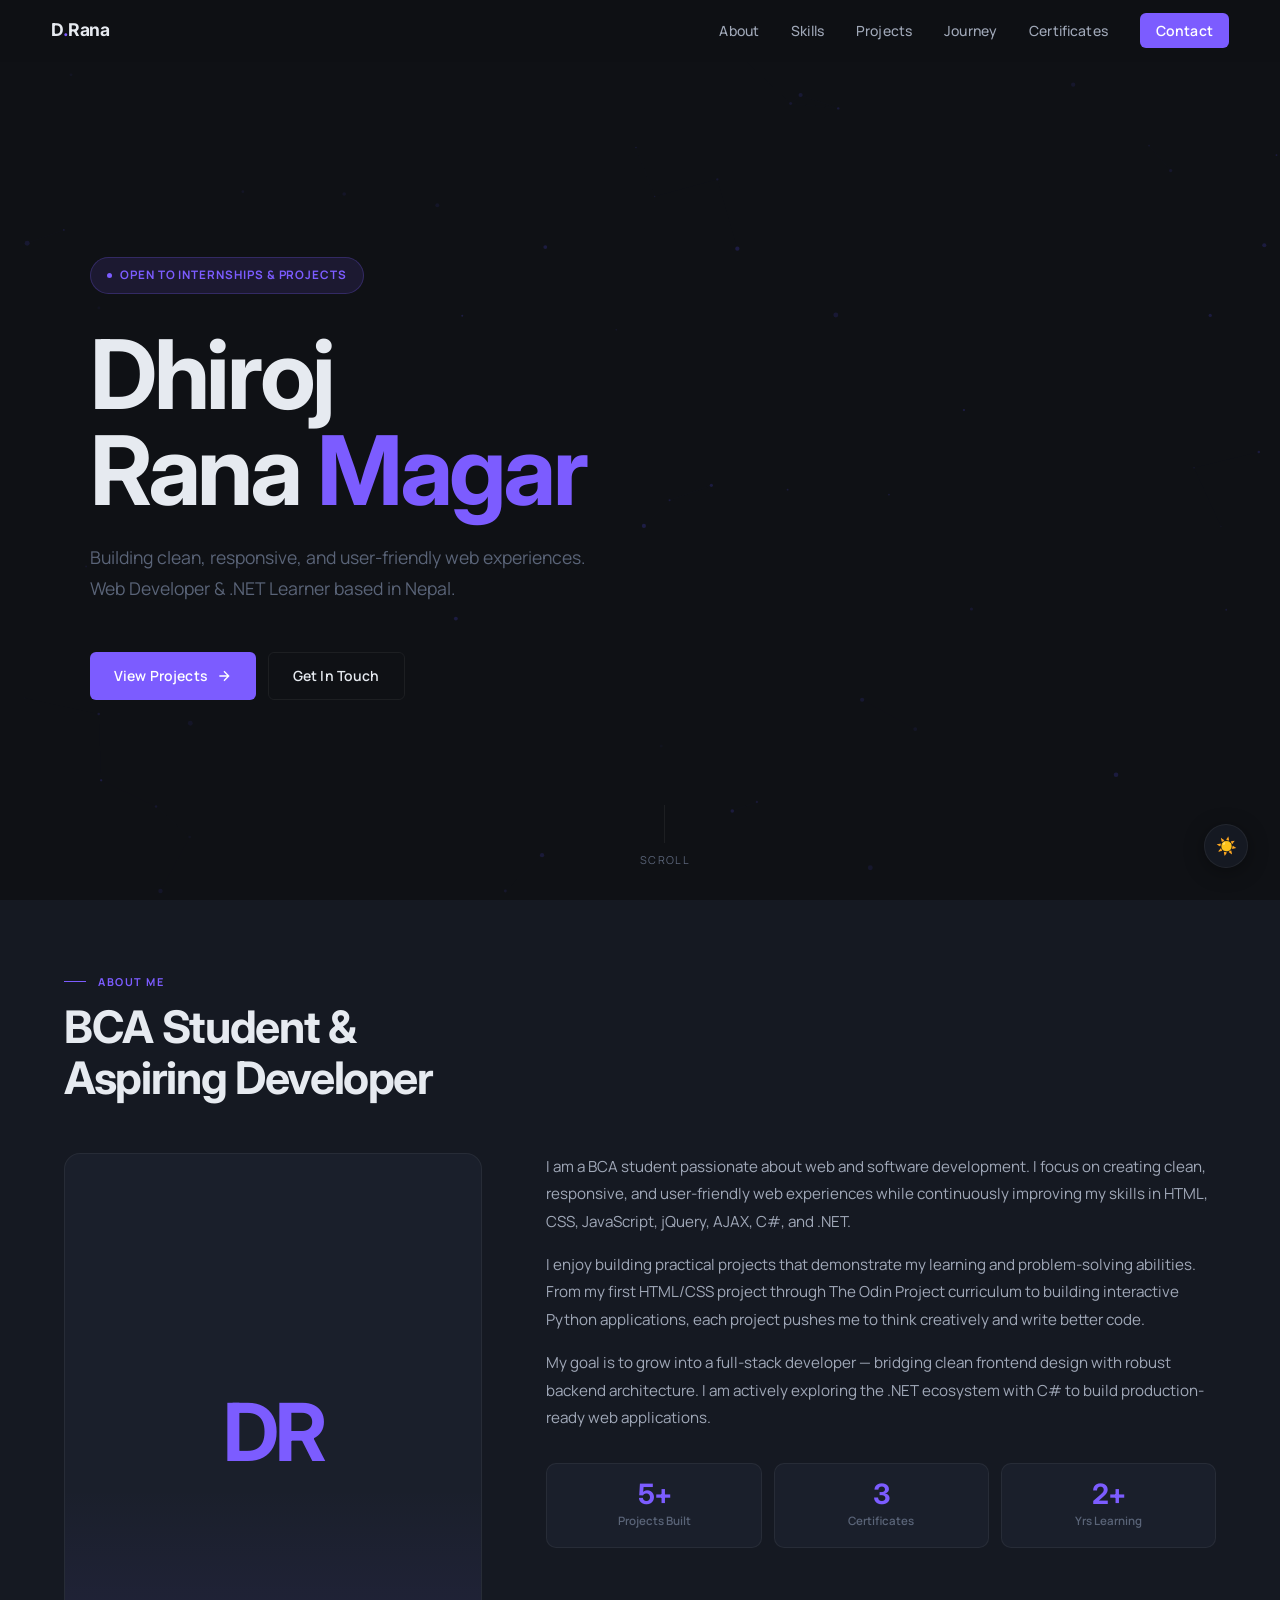
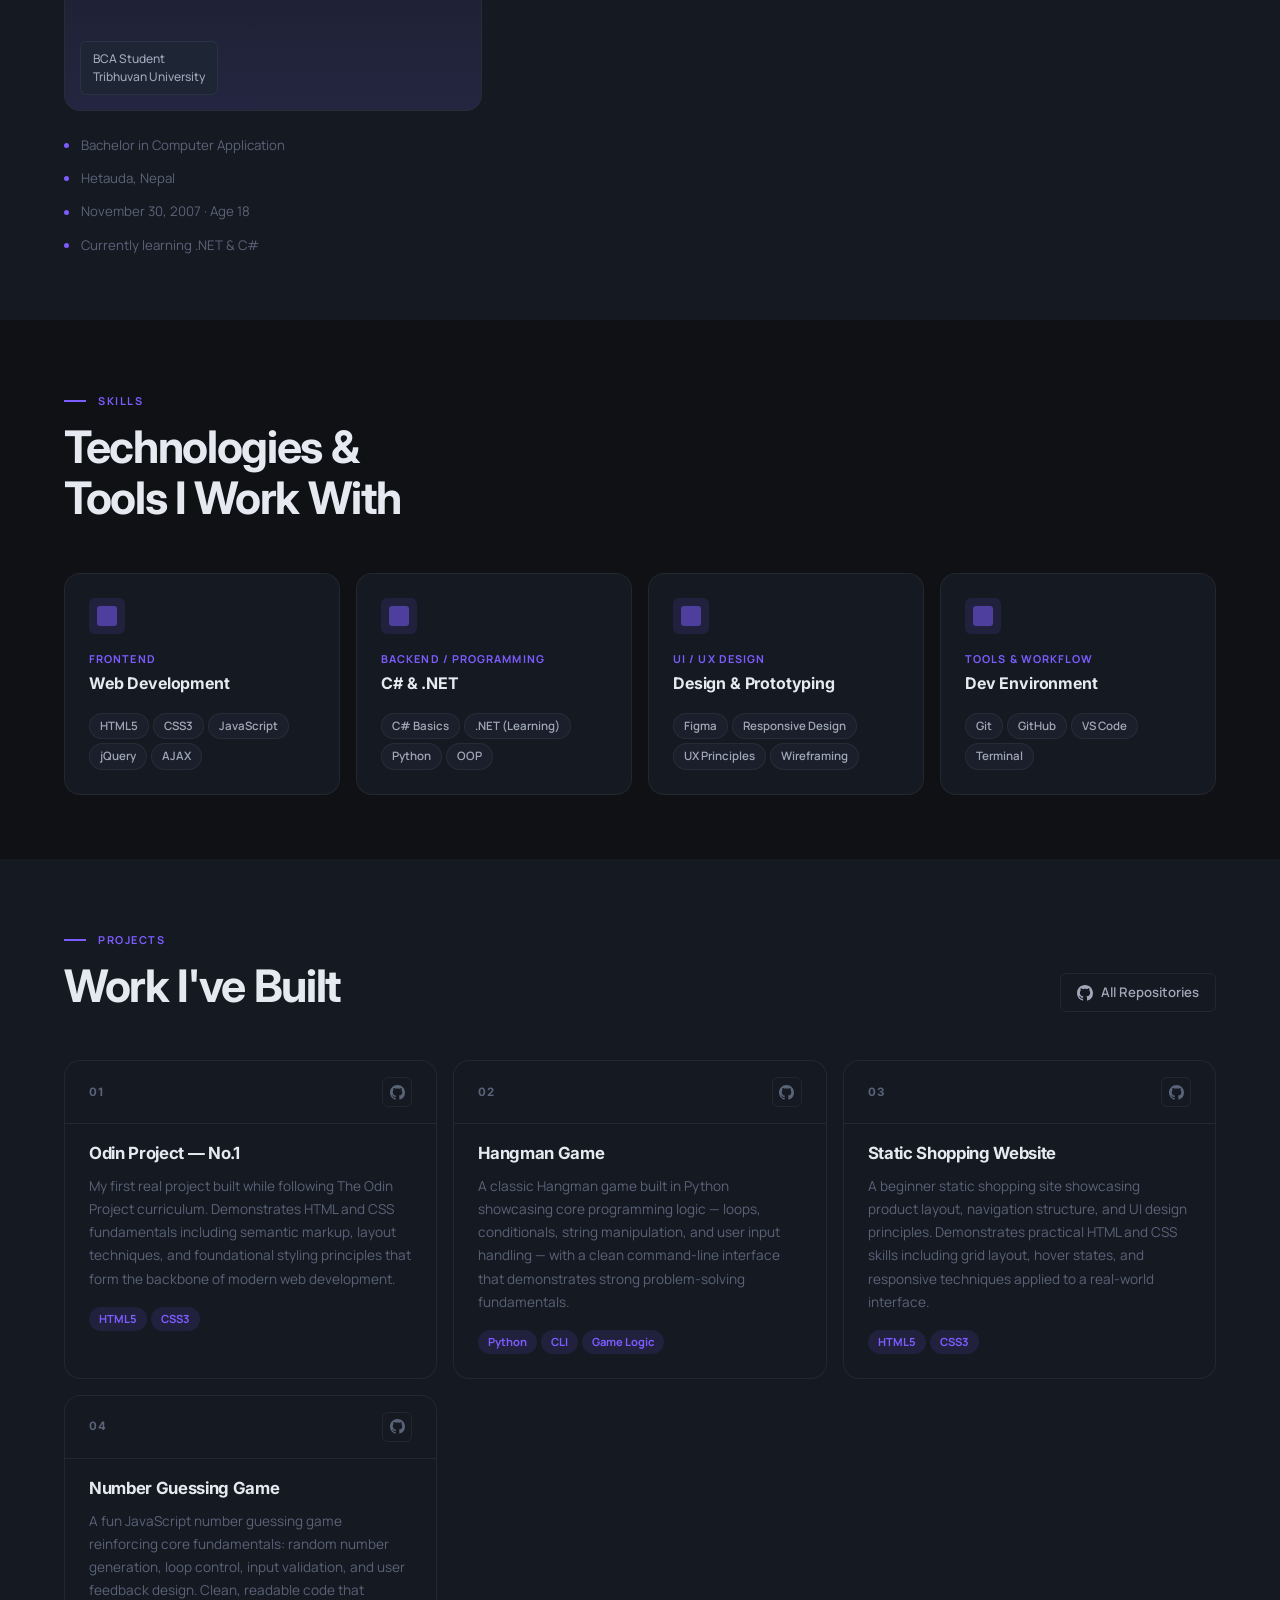
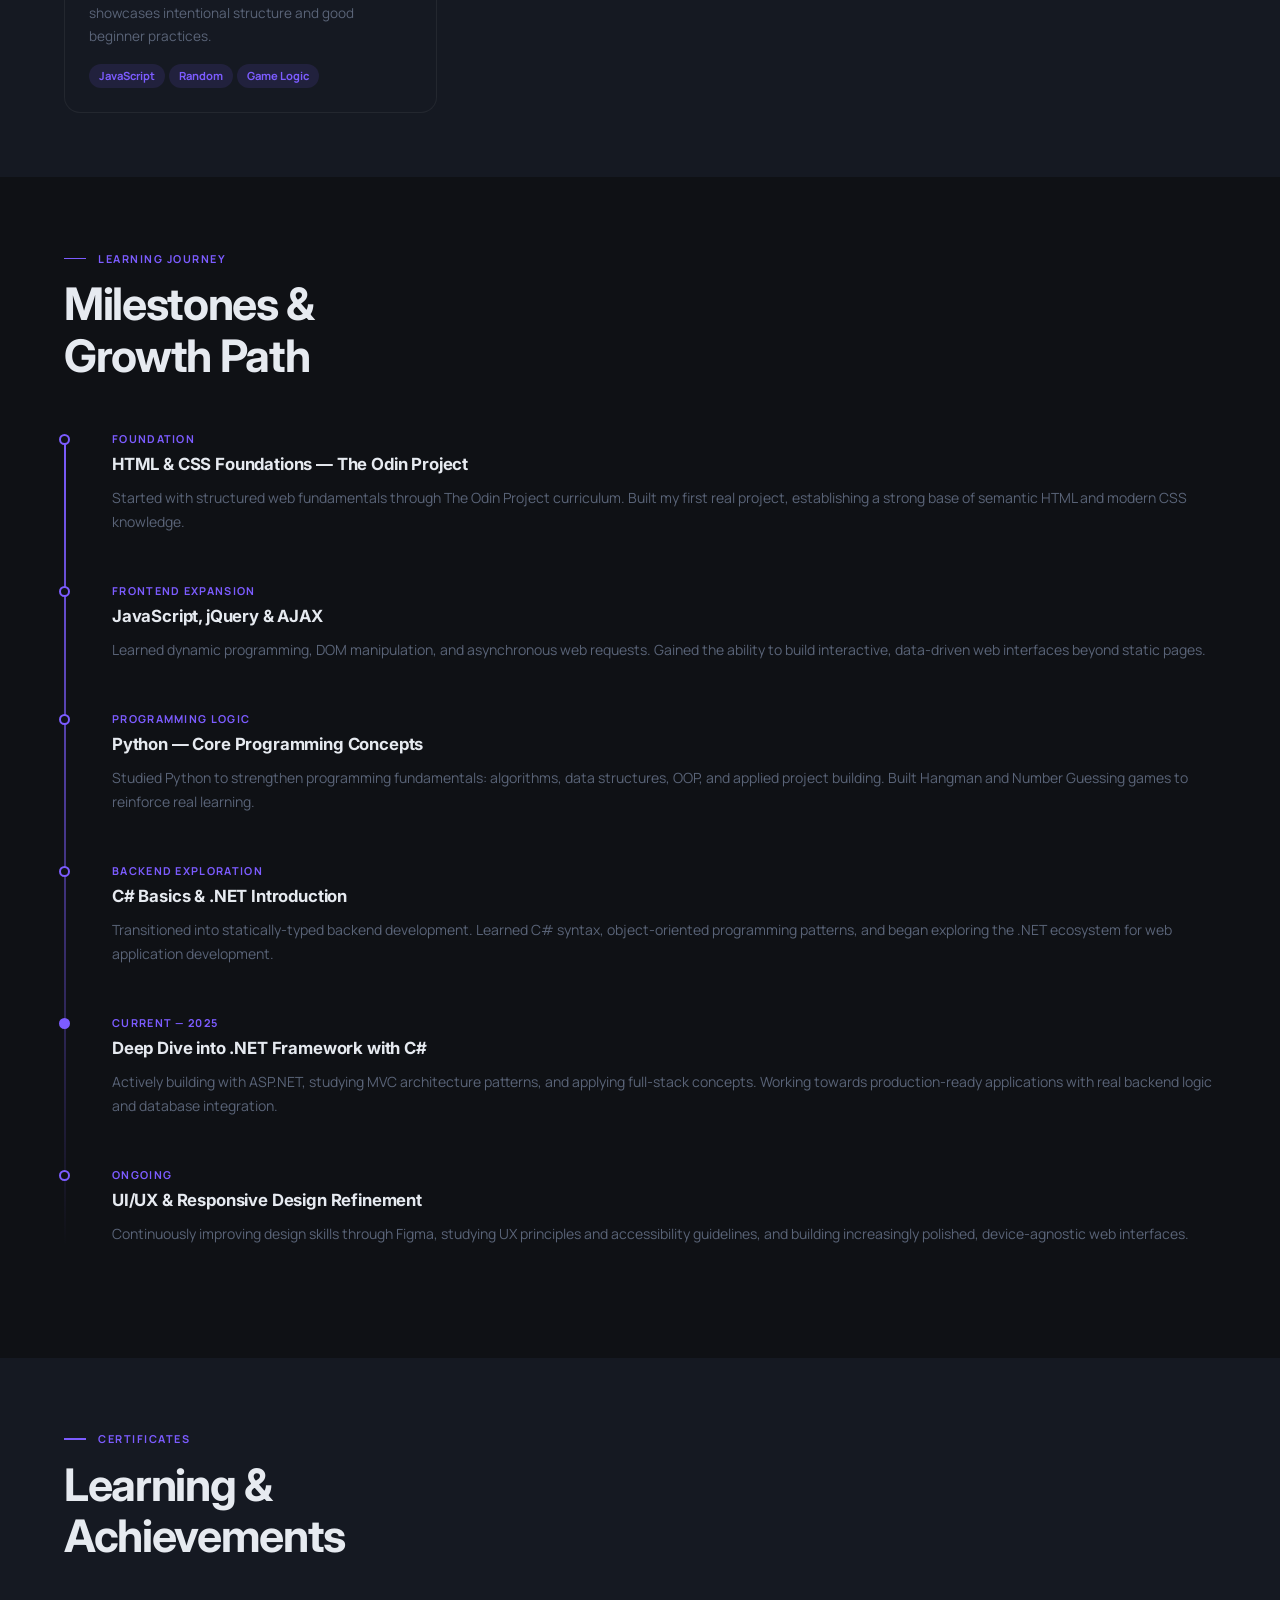
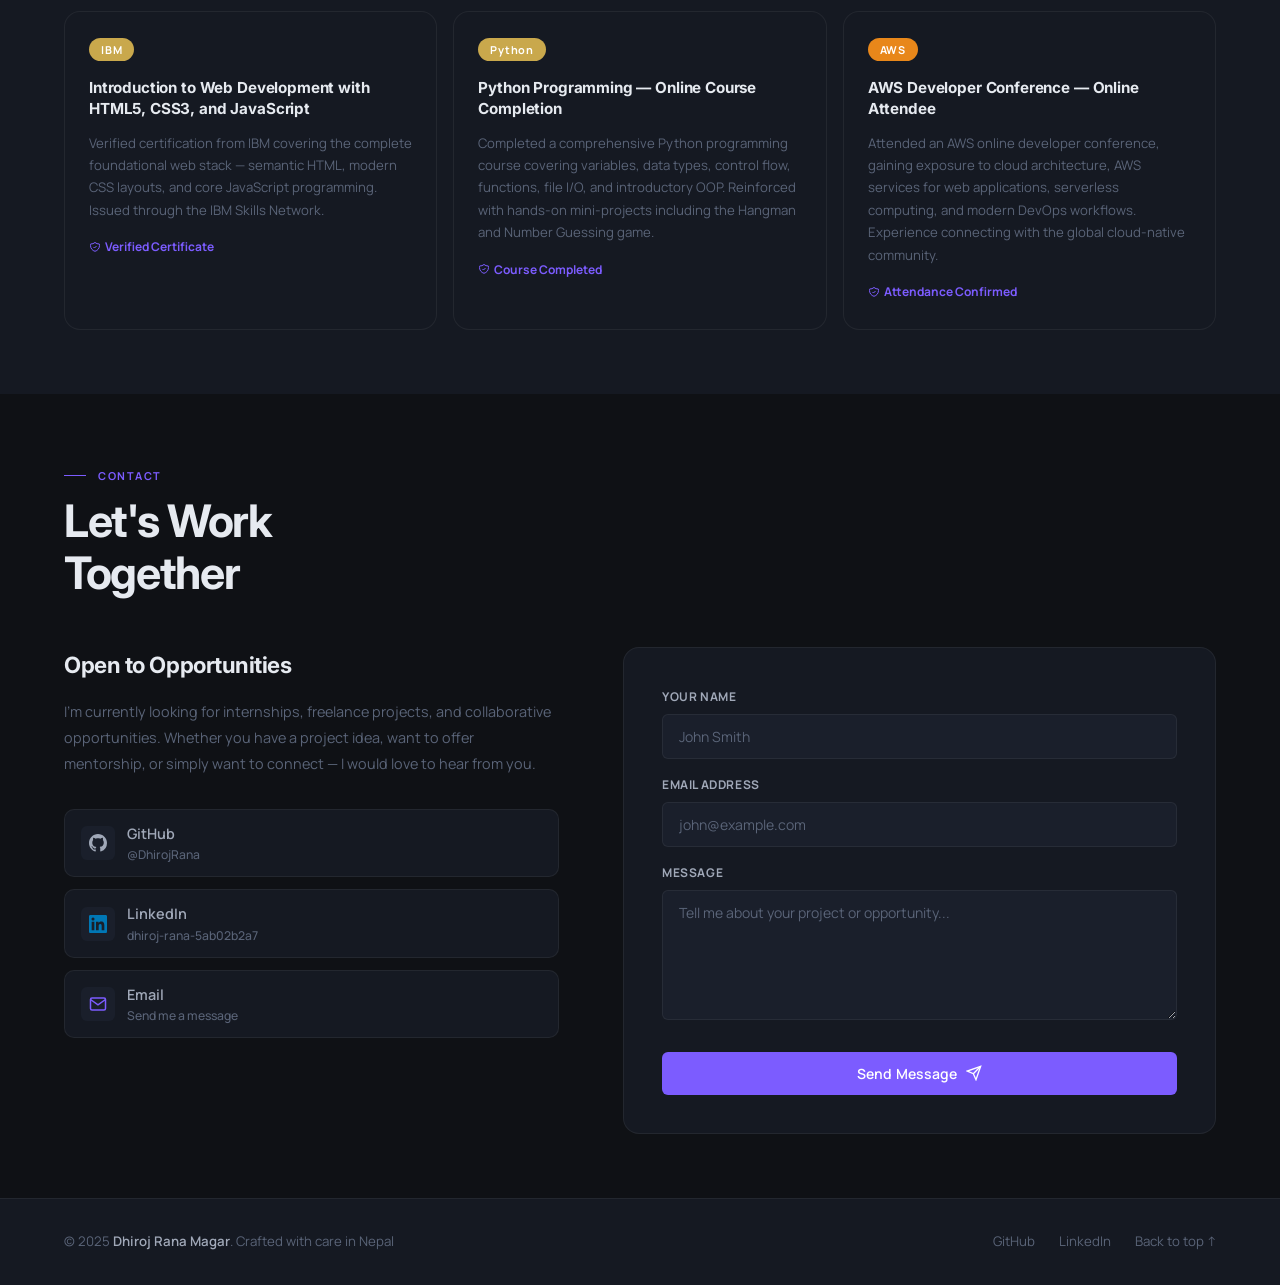
==== index.html @ bd40553e "Add files via upload" ====
<!DOCTYPE html>
<html lang="en">

<head>
  <meta charset="UTF-8" />
  <meta name="viewport" content="width=device-width, initial-scale=1.0" />
  <title>Dhiroj Rana Magar — Web Developer</title>
  <link rel="preconnect" href="https://fonts.googleapis.com" />
  <link rel="preconnect" href="https://fonts.gstatic.com" crossorigin />
  <link
    href="https://fonts.googleapis.com/css2?family=Inter:wght@400;500;600;700&family=Manrope:wght@400;500;600&display=swap"
    rel="stylesheet" />
  <link rel="stylesheet" href="style.css">
</head>

<body>

  <div id="progress-bar"></div>

  <!-- NAV -->
  <nav id="navbar">
    <a href="#hero" class="nav-logo">D<span>.</span>Rana</a>
    <ul class="nav-links" id="navLinks">
      <li><a href="#about">About</a></li>
      <li><a href="#skills">Skills</a></li>
      <li><a href="#projects">Projects</a></li>
      <li><a href="#journey">Journey</a></li>
      <li><a href="#certificates">Certificates</a></li>
      <li><a href="#contact" class="nav-cta">Contact</a></li>
    </ul>
    <button class="nav-toggle" id="navToggle" aria-label="Toggle menu">
      <span></span><span></span><span></span>
    </button>
  </nav>

  <!-- HERO -->
  <section id="hero">
    <div class="hero-canvas-wrap">
      <canvas id="heroCanvas"></canvas>
    </div>

    <div class="hero-content">
      <span class="hero-badge">Open to Internships &amp; Projects</span>

      <h1 class="hero-name">
        Dhiroj<br>
        Rana <em>Magar</em>
      </h1>

      <p class="hero-title">
        Building clean, responsive, and user-friendly web experiences.<br>
        Web Developer &amp; .NET Learner based in Nepal.
      </p>

      <div class="hero-cta">
        <a href="#projects" class="btn btn-primary">
          View Projects
          <svg width="16" height="16" fill="none" stroke="currentColor" stroke-width="2" viewBox="0 0 24 24">
            <path d="M5 12h14M12 5l7 7-7 7" />
          </svg>
        </a>
        <a href="#contact" class="btn btn-secondary">Get In Touch</a>
      </div>
    </div>

    <div class="hero-scroll-hint">
      <div class="scroll-line"></div>
      <span>Scroll</span>
    </div>
  </section>

  <!-- ABOUT -->
  <section id="about">
    <div class="reveal">
      <span class="section-label">About Me</span>
      <h2 class="section-title">BCA Student &amp;<br>Aspiring Developer</h2>
    </div>

    <div class="about-grid">
      <div class="about-avatar-wrap reveal reveal-delay-1">
        <div class="avatar-container" style="position: relative;">
          <div class="avatar-box">
            <span class="avatar-initials">DR</span>
            <div class="avatar-shape"></div>
          </div>
          <div class="avatar-tag">
            BCA Student<br>
            Tribhuvan University
          </div>
        </div>
        <div class="about-milestones">
          <div class="milestone">
            <div class="milestone-dot"></div>
            <span>Bachelor in Computer Application</span>
          </div>
          <div class="milestone">
            <div class="milestone-dot"></div>
            <span>Hetauda, Nepal</span>
          </div>
          <div class="milestone">
            <div class="milestone-dot"></div>
            <span>November 30, 2007 · Age 18</span>
          </div>
          <div class="milestone">
            <div class="milestone-dot"></div>
            <span>Currently learning .NET &amp; C#</span>
          </div>
        </div>
      </div>

      <div class="about-text reveal reveal-delay-2">
        <p>
          I am a BCA student passionate about web and software development. I focus on creating clean, responsive, and
          user-friendly web experiences while continuously improving my skills in HTML, CSS, JavaScript, jQuery, AJAX,
          C#, and .NET.
        </p>
        <p>
          I enjoy building practical projects that demonstrate my learning and problem-solving abilities. From my first
          HTML/CSS project through The Odin Project curriculum to building interactive Python applications, each project
          pushes me to think creatively and write better code.
        </p>
        <p>
          My goal is to grow into a full-stack developer — bridging clean frontend design with robust backend
          architecture. I am actively exploring the .NET ecosystem with C# to build production-ready web applications.
        </p>

        <div class="about-stats">
          <div class="stat-card">
            <div class="stat-num">5+</div>
            <div class="stat-label">Projects Built</div>
          </div>
          <div class="stat-card">
            <div class="stat-num">3</div>
            <div class="stat-label">Certificates</div>
          </div>
          <div class="stat-card">
            <div class="stat-num">2+</div>
            <div class="stat-label">Yrs Learning</div>
          </div>
        </div>
      </div>
    </div>
  </section>

  <!-- SKILLS -->
  <section id="skills">
    <div class="reveal">
      <span class="section-label">Skills</span>
      <h2 class="section-title">Technologies &amp;<br>Tools I Work With</h2>
    </div>

    <div class="skills-grid">
      <div class="skill-card reveal reveal-delay-1">
        <div class="skill-icon"></div>
        <div class="skill-category">Frontend</div>
        <div class="skill-name">Web Development</div>
        <div class="skill-tags">
          <span class="skill-tag">HTML5</span>
          <span class="skill-tag">CSS3</span>
          <span class="skill-tag">JavaScript</span>
          <span class="skill-tag">jQuery</span>
          <span class="skill-tag">AJAX</span>
        </div>
      </div>

      <div class="skill-card reveal reveal-delay-2">
        <div class="skill-icon"></div>
        <div class="skill-category">Backend / Programming</div>
        <div class="skill-name">C# &amp; .NET</div>
        <div class="skill-tags">
          <span class="skill-tag">C# Basics</span>
          <span class="skill-tag">.NET (Learning)</span>
          <span class="skill-tag">Python</span>
          <span class="skill-tag">OOP</span>
        </div>
      </div>

      <div class="skill-card reveal reveal-delay-3">
        <div class="skill-icon"></div>
        <div class="skill-category">UI / UX Design</div>
        <div class="skill-name">Design &amp; Prototyping</div>
        <div class="skill-tags">
          <span class="skill-tag">Figma</span>
          <span class="skill-tag">Responsive Design</span>
          <span class="skill-tag">UX Principles</span>
          <span class="skill-tag">Wireframing</span>
        </div>
      </div>

      <div class="skill-card reveal reveal-delay-4">
        <div class="skill-icon"></div>
        <div class="skill-category">Tools &amp; Workflow</div>
        <div class="skill-name">Dev Environment</div>
        <div class="skill-tags">
          <span class="skill-tag">Git</span>
          <span class="skill-tag">GitHub</span>
          <span class="skill-tag">VS Code</span>
          <span class="skill-tag">Terminal</span>
        </div>
      </div>
    </div>
  </section>

  <!-- PROJECTS -->
  <section id="projects">
    <div class="projects-header reveal">
      <div>
        <span class="section-label">Projects</span>
        <h2 class="section-title">Work I've Built</h2>
      </div>
      <a href="https://github.com/DhirojRana" target="_blank" rel="noopener" class="github-all">
        <svg width="16" height="16" viewBox="0 0 24 24" fill="currentColor">
          <path
            d="M12 0C5.37 0 0 5.37 0 12c0 5.31 3.435 9.795 8.205 11.385.6.105.825-.255.825-.57 0-.285-.015-1.23-.015-2.235-3.015.555-3.795-.735-4.035-1.41-.135-.345-.72-1.41-1.23-1.695-.42-.225-1.02-.78-.015-.795.945-.015 1.62.87 1.845 1.23 1.08 1.815 2.805 1.305 3.495.99.105-.78.42-1.305.765-1.605-2.67-.3-5.46-1.335-5.46-5.925 0-1.305.465-2.385 1.23-3.225-.12-.3-.54-1.53.12-3.18 0 0 1.005-.315 3.3 1.23.96-.27 1.98-.405 3-.405s2.04.135 3 .405c2.295-1.56 3.3-1.23 3.3-1.23.66 1.65.24 2.88.12 3.18.765.84 1.23 1.905 1.23 3.225 0 4.605-2.805 5.625-5.475 5.925.435.375.81 1.095.81 2.22 0 1.605-.015 2.895-.015 3.3 0 .315.225.69.825.57A12.02 12.02 0 0024 12c0-6.63-5.37-12-12-12z" />
        </svg>
        All Repositories
      </a>
    </div>

    <div class="projects-grid">
      <div class="project-card reveal reveal-delay-1">
        <div class="project-header">
          <span class="project-num">01</span>
          <div class="project-links">
            <a href="https://github.com/DhirojRana/Odin-Project--1" target="_blank" rel="noopener" class="project-link"
              title="View on GitHub">
              <svg width="15" height="15" viewBox="0 0 24 24" fill="currentColor">
                <path
                  d="M12 0C5.37 0 0 5.37 0 12c0 5.31 3.435 9.795 8.205 11.385.6.105.825-.255.825-.57 0-.285-.015-1.23-.015-2.235-3.015.555-3.795-.735-4.035-1.41-.135-.345-.72-1.41-1.23-1.695-.42-.225-1.02-.78-.015-.795.945-.015 1.62.87 1.845 1.23 1.08 1.815 2.805 1.305 3.495.99.105-.78.42-1.305.765-1.605-2.67-.3-5.46-1.335-5.46-5.925 0-1.305.465-2.385 1.23-3.225-.12-.3-.54-1.53.12-3.18 0 0 1.005-.315 3.3 1.23.96-.27 1.98-.405 3-.405s2.04.135 3 .405c2.295-1.56 3.3-1.23 3.3-1.23.66 1.65.24 2.88.12 3.18.765.84 1.23 1.905 1.23 3.225 0 4.605-2.805 5.625-5.475 5.925.435.375.81 1.095.81 2.22 0 1.605-.015 2.895-.015 3.3 0 .315.225.69.825.57A12.02 12.02 0 0024 12c0-6.63-5.37-12-12-12z" />
              </svg>
            </a>
          </div>
        </div>
        <div class="project-body">
          <h3 class="project-title">Odin Project — No.1</h3>
          <p class="project-desc">My first real project built while following The Odin Project curriculum. Demonstrates
            HTML and CSS fundamentals including semantic markup, layout techniques, and foundational styling principles
            that form the backbone of modern web development.</p>
          <div class="project-tech">
            <span class="tech-tag">HTML5</span>
            <span class="tech-tag">CSS3</span>
          </div>
        </div>
      </div>

      <div class="project-card reveal reveal-delay-2">
        <div class="project-header">
          <span class="project-num">02</span>
          <div class="project-links">
            <a href="https://github.com/DhirojRana/ProjectHangMan" target="_blank" rel="noopener" class="project-link"
              title="View on GitHub">
              <svg width="15" height="15" viewBox="0 0 24 24" fill="currentColor">
                <path
                  d="M12 0C5.37 0 0 5.37 0 12c0 5.31 3.435 9.795 8.205 11.385.6.105.825-.255.825-.57 0-.285-.015-1.23-.015-2.235-3.015.555-3.795-.735-4.035-1.41-.135-.345-.72-1.41-1.23-1.695-.42-.225-1.02-.78-.015-.795.945-.015 1.62.87 1.845 1.23 1.08 1.815 2.805 1.305 3.495.99.105-.78.42-1.305.765-1.605-2.67-.3-5.46-1.335-5.46-5.925 0-1.305.465-2.385 1.23-3.225-.12-.3-.54-1.53.12-3.18 0 0 1.005-.315 3.3 1.23.96-.27 1.98-.405 3-.405s2.04.135 3 .405c2.295-1.56 3.3-1.23 3.3-1.23.66 1.65.24 2.88.12 3.18.765.84 1.23 1.905 1.23 3.225 0 4.605-2.805 5.625-5.475 5.925.435.375.81 1.095.81 2.22 0 1.605-.015 2.895-.015 3.3 0 .315.225.69.825.57A12.02 12.02 0 0024 12c0-6.63-5.37-12-12-12z" />
              </svg>
            </a>
          </div>
        </div>
        <div class="project-body">
          <h3 class="project-title">Hangman Game</h3>
          <p class="project-desc">A classic Hangman game built in Python showcasing core programming logic — loops,
            conditionals, string manipulation, and user input handling — with a clean command-line interface that
            demonstrates strong problem-solving fundamentals.</p>
          <div class="project-tech">
            <span class="tech-tag">Python</span>
            <span class="tech-tag">CLI</span>
            <span class="tech-tag">Game Logic</span>
          </div>
        </div>
      </div>

      <div class="project-card reveal reveal-delay-3">
        <div class="project-header">
          <span class="project-num">03</span>
          <div class="project-links">
            <a href="https://github.com/DhirojRana/Project2" target="_blank" rel="noopener" class="project-link"
              title="View on GitHub">
              <svg width="15" height="15" viewBox="0 0 24 24" fill="currentColor">
                <path
                  d="M12 0C5.37 0 0 5.37 0 12c0 5.31 3.435 9.795 8.205 11.385.6.105.825-.255.825-.57 0-.285-.015-1.23-.015-2.235-3.015.555-3.795-.735-4.035-1.41-.135-.345-.72-1.41-1.23-1.695-.42-.225-1.02-.78-.015-.795.945-.015 1.62.87 1.845 1.23 1.08 1.815 2.805 1.305 3.495.99.105-.78.42-1.305.765-1.605-2.67-.3-5.46-1.335-5.46-5.925 0-1.305.465-2.385 1.23-3.225-.12-.3-.54-1.53.12-3.18 0 0 1.005-.315 3.3 1.23.96-.27 1.98-.405 3-.405s2.04.135 3 .405c2.295-1.56 3.3-1.23 3.3-1.23.66 1.65.24 2.88.12 3.18.765.84 1.23 1.905 1.23 3.225 0 4.605-2.805 5.625-5.475 5.925.435.375.81 1.095.81 2.22 0 1.605-.015 2.895-.015 3.3 0 .315.225.69.825.57A12.02 12.02 0 0024 12c0-6.63-5.37-12-12-12z" />
              </svg>
            </a>
          </div>
        </div>
        <div class="project-body">
          <h3 class="project-title">Static Shopping Website</h3>
          <p class="project-desc">A beginner static shopping site showcasing product layout, navigation structure, and
            UI design principles. Demonstrates practical HTML and CSS skills including grid layout, hover states, and
            responsive techniques applied to a real-world interface.</p>
          <div class="project-tech">
            <span class="tech-tag">HTML5</span>
            <span class="tech-tag">CSS3</span>
          </div>
        </div>
      </div>

      <div class="project-card reveal reveal-delay-4">
        <div class="project-header">
          <span class="project-num">04</span>
          <div class="project-links">
            <a href="https://github.com/DhirojRana/NumberGuessingGame" target="_blank" rel="noopener"
              class="project-link" title="View on GitHub">
              <svg width="15" height="15" viewBox="0 0 24 24" fill="currentColor">
                <path
                  d="M12 0C5.37 0 0 5.37 0 12c0 5.31 3.435 9.795 8.205 11.385.6.105.825-.255.825-.57 0-.285-.015-1.23-.015-2.235-3.015.555-3.795-.735-4.035-1.41-.135-.345-.72-1.41-1.23-1.695-.42-.225-1.02-.78-.015-.795.945-.015 1.62.87 1.845 1.23 1.08 1.815 2.805 1.305 3.495.99.105-.78.42-1.305.765-1.605-2.67-.3-5.46-1.335-5.46-5.925 0-1.305.465-2.385 1.23-3.225-.12-.3-.54-1.53.12-3.18 0 0 1.005-.315 3.3 1.23.96-.27 1.98-.405 3-.405s2.04.135 3 .405c2.295-1.56 3.3-1.23 3.3-1.23.66 1.65.24 2.88.12 3.18.765.84 1.23 1.905 1.23 3.225 0 4.605-2.805 5.625-5.475 5.925.435.375.81 1.095.81 2.22 0 1.605-.015 2.895-.015 3.3 0 .315.225.69.825.57A12.02 12.02 0 0024 12c0-6.63-5.37-12-12-12z" />
              </svg>
            </a>
          </div>
        </div>
        <div class="project-body">
          <h3 class="project-title">Number Guessing Game</h3>
          <p class="project-desc">A fun JavaScript number guessing game reinforcing core fundamentals: random number
            generation, loop control, input validation, and user feedback design. Clean, readable code that showcases
            intentional structure and good beginner practices.</p>
          <div class="project-tech">
            <span class="tech-tag">JavaScript</span>
            <span class="tech-tag">Random</span>
            <span class="tech-tag">Game Logic</span>
          </div>
        </div>
      </div>
    </div>
  </section>

  <!-- JOURNEY -->
  <section id="journey">
    <div class="reveal">
      <span class="section-label">Learning Journey</span>
      <h2 class="section-title">Milestones &amp;<br>Growth Path</h2>
    </div>

    <div class="timeline">
      <div class="timeline-item">
        <div class="timeline-dot"></div>
        <div class="timeline-date">Foundation</div>
        <div class="timeline-title">HTML &amp; CSS Foundations — The Odin Project</div>
        <div class="timeline-desc">Started with structured web fundamentals through The Odin Project curriculum. Built
          my first real project, establishing a strong base of semantic HTML and modern CSS knowledge.</div>
      </div>

      <div class="timeline-item">
        <div class="timeline-dot"></div>
        <div class="timeline-date">Frontend Expansion</div>
        <div class="timeline-title">JavaScript, jQuery &amp; AJAX</div>
        <div class="timeline-desc">Learned dynamic programming, DOM manipulation, and asynchronous web requests. Gained
          the ability to build interactive, data-driven web interfaces beyond static pages.</div>
      </div>

      <div class="timeline-item">
        <div class="timeline-dot"></div>
        <div class="timeline-date">Programming Logic</div>
        <div class="timeline-title">Python — Core Programming Concepts</div>
        <div class="timeline-desc">Studied Python to strengthen programming fundamentals: algorithms, data structures,
          OOP, and applied project building. Built Hangman and Number Guessing games to reinforce real learning.</div>
      </div>

      <div class="timeline-item">
        <div class="timeline-dot"></div>
        <div class="timeline-date">Backend Exploration</div>
        <div class="timeline-title">C# Basics &amp; .NET Introduction</div>
        <div class="timeline-desc">Transitioned into statically-typed backend development. Learned C# syntax,
          object-oriented programming patterns, and began exploring the .NET ecosystem for web application development.
        </div>
      </div>

      <div class="timeline-item active">
        <div class="timeline-dot"></div>
        <div class="timeline-date">Current — 2025</div>
        <div class="timeline-title">Deep Dive into .NET Framework with C#</div>
        <div class="timeline-desc">Actively building with ASP.NET, studying MVC architecture patterns, and applying
          full-stack concepts. Working towards production-ready applications with real backend logic and database
          integration.</div>
      </div>

      <div class="timeline-item">
        <div class="timeline-dot"></div>
        <div class="timeline-date">Ongoing</div>
        <div class="timeline-title">UI/UX &amp; Responsive Design Refinement</div>
        <div class="timeline-desc">Continuously improving design skills through Figma, studying UX principles and
          accessibility guidelines, and building increasingly polished, device-agnostic web interfaces.</div>
      </div>
    </div>
  </section>

  <!-- CERTIFICATES -->
  <section id="certificates">
    <div class="reveal">
      <span class="section-label">Certificates</span>
      <h2 class="section-title">Learning &amp;<br>Achievements</h2>
    </div>

    <div class="certs-grid">
      <div class="cert-card reveal reveal-delay-1">
        <div class="cert-issuer-badge">IBM</div>
        <h3 class="cert-title">Introduction to Web Development with HTML5, CSS3, and JavaScript</h3>
        <p class="cert-detail">Verified certification from IBM covering the complete foundational web stack — semantic
          HTML, modern CSS layouts, and core JavaScript programming. Issued through the IBM Skills Network.</p>
        <span class="cert-verify">
          <svg width="12" height="12" fill="none" stroke="currentColor" stroke-width="2" viewBox="0 0 24 24">
            <path
              d="M9 12l2 2 4-4m5.618-4.016A11.955 11.955 0 0112 2.944a11.955 11.955 0 01-8.618 3.04A12.02 12.02 0 003 9c0 5.591 3.824 10.29 9 11.622 5.176-1.332 9-6.03 9-11.622 0-1.042-.133-2.052-.382-3.016z" />
          </svg>
          Verified Certificate
        </span>
      </div>

      <div class="cert-card reveal reveal-delay-2">
        <div class="cert-issuer-badge">Python</div>
        <h3 class="cert-title">Python Programming — Online Course Completion</h3>
        <p class="cert-detail">Completed a comprehensive Python programming course covering variables, data types,
          control flow, functions, file I/O, and introductory OOP. Reinforced with hands-on mini-projects including the
          Hangman and Number Guessing game.</p>
        <span class="cert-verify">
          <svg width="12" height="12" fill="none" stroke="currentColor" stroke-width="2" viewBox="0 0 24 24">
            <path
              d="M9 12l2 2 4-4m5.618-4.016A11.955 11.955 0 0112 2.944a11.955 11.955 0 01-8.618 3.04A12.02 12.02 0 003 9c0 5.591 3.824 10.29 9 11.622 5.176-1.332 9-6.03 9-11.622 0-1.042-.133-2.052-.382-3.016z" />
          </svg>
          Course Completed
        </span>
      </div>

      <div class="cert-card reveal reveal-delay-3">
        <div class="cert-issuer-badge" style="background: #e8871a;">AWS</div>
        <h3 class="cert-title">AWS Developer Conference — Online Attendee</h3>
        <p class="cert-detail">Attended an AWS online developer conference, gaining exposure to cloud architecture, AWS
          services for web applications, serverless computing, and modern DevOps workflows. Experience connecting with
          the global cloud-native community.</p>
        <span class="cert-verify">
          <svg width="12" height="12" fill="none" stroke="currentColor" stroke-width="2" viewBox="0 0 24 24">
            <path
              d="M9 12l2 2 4-4m5.618-4.016A11.955 11.955 0 0112 2.944a11.955 11.955 0 01-8.618 3.04A12.02 12.02 0 003 9c0 5.591 3.824 10.29 9 11.622 5.176-1.332 9-6.03 9-11.622 0-1.042-.133-2.052-.382-3.016z" />
          </svg>
          Attendance Confirmed
        </span>
      </div>
    </div>
  </section>

  <!-- CONTACT -->
  <section id="contact">
    <div class="reveal">
      <span class="section-label">Contact</span>
      <h2 class="section-title">Let's Work<br>Together</h2>
    </div>

    <div class="contact-grid">
      <div class="contact-info reveal reveal-delay-1">
        <h3>Open to Opportunities</h3>
        <p>
          I'm currently looking for internships, freelance projects, and collaborative opportunities. Whether you have a
          project idea, want to offer mentorship, or simply want to connect — I would love to hear from you.
        </p>
        <div class="social-links">
          <a href="https://github.com/DhirojRana" target="_blank" rel="noopener" class="social-link">
            <div class="social-icon">
              <svg width="18" height="18" viewBox="0 0 24 24" fill="currentColor">
                <path
                  d="M12 0C5.37 0 0 5.37 0 12c0 5.31 3.435 9.795 8.205 11.385.6.105.825-.255.825-.57 0-.285-.015-1.23-.015-2.235-3.015.555-3.795-.735-4.035-1.41-.135-.345-.72-1.41-1.23-1.695-.42-.225-1.02-.78-.015-.795.945-.015 1.62.87 1.845 1.23 1.08 1.815 2.805 1.305 3.495.99.105-.78.42-1.305.765-1.605-2.67-.3-5.46-1.335-5.46-5.925 0-1.305.465-2.385 1.23-3.225-.12-.3-.54-1.53.12-3.18 0 0 1.005-.315 3.3 1.23.96-.27 1.98-.405 3-.405s2.04.135 3 .405c2.295-1.56 3.3-1.23 3.3-1.23.66 1.65.24 2.88.12 3.18.765.84 1.23 1.905 1.23 3.225 0 4.605-2.805 5.625-5.475 5.925.435.375.81 1.095.81 2.22 0 1.605-.015 2.895-.015 3.3 0 .315.225.69.825.57A12.02 12.02 0 0024 12c0-6.63-5.37-12-12-12z" />
              </svg>
            </div>
            <div>
              <div style="font-weight:600; font-size:0.9rem;">GitHub</div>
              <div style="font-size:0.76rem; color:var(--ink3);">@DhirojRana</div>
            </div>
          </a>

          <a href="https://www.linkedin.com/in/dhiroj-rana-5ab02b2a7/" target="_blank" rel="noopener"
            class="social-link">
            <div class="social-icon" style="color: #0077b5;">
              <svg width="18" height="18" viewBox="0 0 24 24" fill="currentColor">
                <path
                  d="M20.447 20.452h-3.554v-5.569c0-1.328-.027-3.037-1.852-3.037-1.853 0-2.136 1.445-2.136 2.939v5.667H9.351V9h3.414v1.561h.046c.477-.9 1.637-1.85 3.37-1.85 3.601 0 4.267 2.37 4.267 5.455v6.286zM5.337 7.433a2.062 2.062 0 01-2.063-2.065 2.064 2.064 0 112.063 2.065zm1.782 13.019H3.555V9h3.564v11.452zM22.225 0H1.771C.792 0 0 .774 0 1.729v20.542C0 23.227.792 24 1.771 24h20.451C23.2 24 24 23.227 24 22.271V1.729C24 .774 23.2 0 22.222 0h.003z" />
              </svg>
            </div>
            <div>
              <div style="font-weight:600; font-size:0.9rem;">LinkedIn</div>
              <div style="font-size:0.76rem; color:var(--ink3);">dhiroj-rana-5ab02b2a7</div>
            </div>
          </a>

          <a href="/cdn-cgi/l/email-protection#d4b0bcbda6bbbea6b5bab594b3b9b5bdb8fab7bbb9" class="social-link">
            <div class="social-icon" style="color: var(--accent-vivid);">
              <svg width="18" height="18" fill="none" stroke="currentColor" stroke-width="2" viewBox="0 0 24 24">
                <path d="M4 4h16c1.1 0 2 .9 2 2v12c0 1.1-.9 2-2 2H4c-1.1 0-2-.9-2-2V6c0-1.1.9-2 2-2z" />
                <polyline points="22,6 12,13 2,6" />
              </svg>
            </div>
            <div>
              <div style="font-weight:600; font-size:0.9rem;">Email</div>
              <div style="font-size:0.76rem; color:var(--ink3);">Send me a message</div>
            </div>
          </a>
        </div>
      </div>

      <div class="reveal reveal-delay-2">
        <div class="contact-form">
          <div class="form-group">
            <label>Your Name</label>
            <input type="text" id="contactName" placeholder="John Smith" />
          </div>
          <div class="form-group">
            <label>Email Address</label>
            <input type="email" id="contactEmail" placeholder="john@example.com" />
          </div>
          <div class="form-group">
            <label>Message</label>
            <textarea id="contactMsg" placeholder="Tell me about your project or opportunity..."></textarea>
          </div>
          <button class="btn btn-primary form-submit" onclick="handleSubmit()">
            Send Message
            <svg width="16" height="16" fill="none" stroke="currentColor" stroke-width="2" viewBox="0 0 24 24">
              <line x1="22" y1="2" x2="11" y2="13" />
              <polygon points="22 2 15 22 11 13 2 9 22 2" />
            </svg>
          </button>
          <div class="form-success" id="formSuccess">
            <svg width="20" height="20" fill="none" stroke="currentColor" stroke-width="2" viewBox="0 0 24 24">
              <polyline points="20 6 9 17 4 12" />
            </svg>
            Thanks! Message received. I will get back to you shortly.
          </div>
        </div>
      </div>
    </div>
  </section>

  <!-- FOOTER -->
  <footer>
    <div class="footer-copy">
      © 2025 <strong>Dhiroj Rana Magar</strong>. Crafted with care in Nepal
    </div>
    <div class="footer-links">
      <a href="https://github.com/DhirojRana" target="_blank" rel="noopener">GitHub</a>
      <a href="https://www.linkedin.com/in/dhiroj-rana-5ab02b2a7/" target="_blank" rel="noopener">LinkedIn</a>
      <a href="#hero">Back to top ↑</a>
    </div>
  </footer>

  <!-- DARK MODE TOGGLE -->
  <button class="dark-toggle" id="darkToggle" aria-label="Toggle dark mode">🌙</button>

  <script src="script.js"></script>
---- style.css ----
/* ============================================================
   DESIGN SYSTEM — DHIROJ RANA MAGAR PORTFOLIO
   Dark-first, token-driven, FAANG-grade polish
   ============================================================ */

*, *::before, *::after { box-sizing: border-box; margin: 0; padding: 0; }

/* ── TOKENS ───────────────────────────────────────────────── */
:root {
  --space-1: 4px; --space-2: 8px; --space-3: 12px; --space-4: 16px;
  --space-5: 24px; --space-6: 32px; --space-7: 48px; --space-8: 64px;

  --radius-sm: 6px; --radius-md: 10px; --radius-lg: 16px;

  --bg: #f8f7f5;
  --surface: #ffffff;
  --surface2: #f2efea;
  --surface-elevated: #ffffffcc;
  --text-primary: #0d0d0d;
  --text-secondary: #4a4a4a;
  --text-muted: #888888;
  --accent: #5b3fff;
  --accent-hover: #4a31e0;
  --accent-soft: rgba(91,63,255,0.08);
  --accent-light: rgba(91,63,255,0.10);
  --border-subtle: rgba(0,0,0,0.07);
  --border-strong: rgba(0,0,0,0.18);
  --gold: #c9a84c;
  --t-fast: 0.2s ease;
  --t-smooth: 0.3s cubic-bezier(0.4,0,0.2,1);
  --shadow-soft: 0 4px 20px rgba(0,0,0,0.08);
  --shadow-lg: 0 12px 40px rgba(0,0,0,0.12);

  /* Legacy compat */
  --ink: var(--text-primary); --ink2: var(--text-secondary); --ink3: var(--text-muted);
  --border: var(--border-subtle); --radius: var(--radius-lg); --shadow: var(--shadow-soft);
  --shadow-lg: 0 12px 40px rgba(0,0,0,0.12);
  --accent-vivid: var(--accent);
}

/* ── DARK MODE ────────────────────────────────────────────── */
.dark {
  --bg: #0f1115;
  --surface: #151922;
  --surface2: #1a1f2b;
  --surface-elevated: #1e2535;
  --text-primary: #e6eaf0;
  --text-secondary: #a0a8b8;
  --text-muted: #5a6478;
  --accent: #7c5cff;
  --accent-hover: #6a4ee6;
  --accent-soft: rgba(124,92,255,0.10);
  --accent-light: rgba(124,92,255,0.12);
  --border-subtle: rgba(255,255,255,0.06);
  --border-strong: rgba(255,255,255,0.14);
  --shadow-soft: 0 4px 20px rgba(0,0,0,0.35);
  --shadow-lg: 0 12px 40px rgba(0,0,0,0.5);
  --ink: var(--text-primary); --ink2: var(--text-secondary); --ink3: var(--text-muted);
  --border: var(--border-subtle); --shadow: var(--shadow-soft); --accent-vivid: var(--accent);
}
.dark nav { background: rgba(15,17,21,0.92); }

/* ── BASE ─────────────────────────────────────────────────── */
html { scroll-behavior: smooth; }
body {
  font-family: 'Manrope', sans-serif;
  background: var(--bg); color: var(--text-secondary);
  line-height: 1.6; overflow-x: hidden;
  transition: background var(--t-smooth), color var(--t-smooth);
}
h1, h2, h3, h4 { font-family: 'Inter', sans-serif; color: var(--text-primary); letter-spacing: -0.02em; }
a { color: inherit; }

/* ── SCROLL PROGRESS ──────────────────────────────────────── */
#progress-bar {
  position: fixed; top: 0; left: 0; height: 2px;
  background: var(--accent); width: 0%; z-index: 9999; transition: width 0.1s linear;
}

/* ── NAV ──────────────────────────────────────────────────── */
nav {
  position: fixed; top: 0; left: 0; right: 0; z-index: 100;
  display: flex; align-items: center; justify-content: space-between;
  padding: 0 min(4vw, var(--space-8)); height: 62px;
  background: rgba(248,247,245,0.88); backdrop-filter: blur(16px);
  border-bottom: 1px solid transparent;
  transition: border-color var(--t-smooth), background var(--t-smooth);
}
nav.scrolled { border-bottom-color: var(--border-subtle); }

.nav-logo {
  font-family: 'Inter', sans-serif; font-size: 1.1rem; color: var(--text-primary);
  text-decoration: none; letter-spacing: -0.03em; font-weight: 700;
}
.nav-logo span { color: var(--accent); }

.nav-links { display: flex; gap: 2rem; list-style: none; align-items: center; }
.nav-links a {
  text-decoration: none; color: var(--text-secondary);
  font-size: 0.875rem; font-weight: 500; letter-spacing: 0.01em;
  position: relative; transition: color var(--t-fast);
}
.nav-links a::after {
  content: ''; position: absolute; bottom: -3px; left: 0;
  width: 0; height: 1px; background: var(--accent); transition: width var(--t-fast);
}
.nav-links a:hover { color: var(--text-primary); }
.nav-links a:hover::after { width: 100%; }

.nav-cta {
  background: var(--accent) !important; color: #fff !important;
  padding: var(--space-2) var(--space-4) !important; border-radius: var(--radius-sm) !important;
  font-weight: 600 !important;
  transition: background var(--t-fast), transform var(--t-fast) !important;
}
.nav-cta::after { display: none !important; }
.nav-cta:hover { background: var(--accent-hover) !important; transform: translateY(-1px); }

.nav-toggle {
  display: none; flex-direction: column; gap: 5px;
  cursor: pointer; background: none; border: none; padding: 4px;
}
.nav-toggle span { display: block; width: 22px; height: 1.5px; background: var(--text-primary); transition: all 0.3s; }

/* ── HERO ─────────────────────────────────────────────────── */
#hero {
  min-height: 100vh; display: flex; flex-direction: column; justify-content: center;
  padding: clamp(6rem,12vw,10rem) min(8vw,var(--space-8)) clamp(4rem,8vw,6rem);
  position: relative; overflow: hidden;
}
.hero-canvas-wrap { position: absolute; inset: 0; z-index: 0; pointer-events: none; }
#heroCanvas { position: absolute; inset: 0; width: 100%; height: 100%; opacity: 0.35; }
.hero-content { position: relative; z-index: 1; max-width: 1100px; margin: 0 auto; width: 100%; }

.hero-badge {
  display: inline-flex; align-items: center; gap: var(--space-2);
  background: var(--accent-light); color: var(--accent);
  padding: var(--space-2) var(--space-4);
  border: 1px solid rgba(91,63,255,0.2); border-radius: 100px;
  font-size: 0.73rem; font-weight: 700; letter-spacing: 0.08em;
  text-transform: uppercase; margin-bottom: var(--space-6); width: fit-content;
  opacity: 0; transform: translateY(20px); animation: fadeUp 0.7s 0.2s forwards;
}
.dark .hero-badge { border-color: rgba(124,92,255,0.25); }
.hero-badge::before {
  content: ''; width: 5px; height: 5px; background: var(--accent);
  border-radius: 50%; animation: pulse 2s infinite;
}

@keyframes pulse { 0%,100%{opacity:1;transform:scale(1)} 50%{opacity:0.4;transform:scale(1.6)} }

.hero-name {
  font-family: 'Inter', sans-serif;
  font-size: clamp(3rem,7.5vw,7rem); line-height: 1.0;
  letter-spacing: -0.035em; color: var(--text-primary); font-weight: 700;
  opacity: 0; transform: translateY(30px); animation: fadeUp 0.9s 0.35s forwards;
}
.hero-name em { font-style: normal; color: var(--accent); }

.hero-title {
  font-size: clamp(0.95rem,1.8vw,1.1rem); color: var(--text-muted);
  font-weight: 400; margin-top: var(--space-5); max-width: 520px; line-height: 1.75;
  opacity: 0; transform: translateY(20px); animation: fadeUp 0.8s 0.5s forwards;
}

.hero-cta {
  display: flex; gap: var(--space-3); margin-top: var(--space-7); flex-wrap: wrap;
  opacity: 0; transform: translateY(20px); animation: fadeUp 0.8s 0.65s forwards;
}

/* ── BUTTONS ──────────────────────────────────────────────── */
.btn {
  display: inline-flex; align-items: center; gap: var(--space-2);
  padding: var(--space-3) var(--space-5); border-radius: var(--radius-sm);
  font-size: 0.875rem; font-weight: 600; text-decoration: none;
  cursor: pointer; border: none; letter-spacing: 0.01em;
  font-family: 'Manrope', sans-serif;
  transition: background var(--t-fast), transform var(--t-fast), box-shadow var(--t-fast), border-color var(--t-fast);
}
.btn-primary { background: var(--accent); color: #fff; }
.btn-primary:hover {
  background: var(--accent-hover); transform: translateY(-1px);
  box-shadow: 0 6px 20px rgba(91,63,255,0.3);
}
.btn-secondary {
  background: transparent; color: var(--text-primary);
  border: 1px solid var(--border-subtle);
}
.btn-secondary:hover {
  border-color: var(--border-strong); background: rgba(0,0,0,0.02); transform: translateY(-1px);
}
.dark .btn-secondary:hover { background: rgba(255,255,255,0.03); }

/* ── HERO SCROLL HINT ─────────────────────────────────────── */
.hero-scroll-hint {
  position: absolute; bottom: 2rem; left: 50%; transform: translateX(-50%);
  display: flex; flex-direction: column; align-items: center; gap: var(--space-2);
  color: var(--text-muted); font-size: 0.68rem; letter-spacing: 0.12em; text-transform: uppercase;
  opacity: 0; animation: fadeUp 0.8s 1.2s forwards;
}
.scroll-line { width: 1px; height: 38px; background: var(--border-subtle); position: relative; overflow: hidden; }
.scroll-line::after {
  content: ''; position: absolute; top: -100%; left: 0; right: 0; height: 100%;
  background: var(--accent); animation: scrollDown 1.8s 1.5s infinite;
}
@keyframes scrollDown { 0%{top:-100%} 100%{top:100%} }
@keyframes fadeUp { to { opacity: 1; transform: translateY(0); } }

/* ── SECTION STRUCTURE ────────────────────────────────────── */
section { padding: var(--space-8) min(8vw, var(--space-8)); }

.section-label {
  display: inline-flex; align-items: center; gap: var(--space-3);
  font-size: 0.68rem; font-weight: 700; letter-spacing: 0.14em;
  text-transform: uppercase; color: var(--accent); margin-bottom: var(--space-3);
}
.section-label::before { content: ''; width: 22px; height: 1.5px; background: var(--accent); }

.section-title {
  font-family: 'Inter', sans-serif; font-size: clamp(1.9rem,3.5vw,3rem);
  letter-spacing: -0.03em; line-height: 1.15; color: var(--text-primary); font-weight: 700;
}

/* ── CARD BASE (all cards) ────────────────────────────────── */
.skill-card, .project-card, .cert-card {
  background: var(--surface); border: 1px solid var(--border-subtle); border-radius: var(--radius-lg);
  transition: transform var(--t-fast), border-color var(--t-fast), box-shadow var(--t-fast);
}
.skill-card:hover, .project-card:hover, .cert-card:hover {
  transform: translateY(-4px); border-color: var(--border-strong); box-shadow: var(--shadow-soft);
}

/* ── ABOUT ────────────────────────────────────────────────── */
#about { background: var(--surface); }

.about-grid {
  display: grid; grid-template-columns: 1fr 1.6fr;
  gap: clamp(2rem,5vw,var(--space-8)); align-items: start; margin-top: var(--space-7);
}
.avatar-box {
  width: 100%; aspect-ratio: 3/4; background: var(--surface2);
  border-radius: var(--radius-lg); display: flex; align-items: center; justify-content: center;
  overflow: hidden; position: relative; border: 1px solid var(--border-subtle);
}
.avatar-initials {
  font-family: 'Inter', sans-serif; font-size: 5rem; font-weight: 700;
  color: var(--accent); line-height: 1; letter-spacing: -0.05em;
}
.avatar-shape {
  position: absolute; bottom: 0; left: 0; right: 0; height: 40%;
  background: linear-gradient(to top, var(--accent-soft), transparent);
}
.avatar-tag {
  position: absolute; bottom: var(--space-4); left: var(--space-4);
  background: var(--surface-elevated); backdrop-filter: blur(10px);
  border: 1px solid var(--border-subtle); border-radius: var(--radius-sm);
  padding: var(--space-2) var(--space-3);
  font-size: 0.75rem; line-height: 1.5; color: var(--text-secondary); font-weight: 500;
}

.about-milestones { margin-top: var(--space-5); display: flex; flex-direction: column; gap: var(--space-3); }
.milestone { display: flex; align-items: center; gap: var(--space-3); }
.milestone-dot { width: 5px; height: 5px; border-radius: 50%; background: var(--accent); flex-shrink: 0; }
.milestone span { font-size: 0.83rem; color: var(--text-muted); }

.about-text p { color: var(--text-secondary); line-height: 1.8; font-size: 0.95rem; margin-bottom: var(--space-4); }

.about-stats {
  display: grid; grid-template-columns: repeat(3,1fr); gap: var(--space-3); margin-top: var(--space-6);
}
.stat-card {
  padding: var(--space-4) var(--space-5); background: var(--surface2);
  border: 1px solid var(--border-subtle); border-radius: var(--radius-md); text-align: center;
  transition: transform var(--t-fast), border-color var(--t-fast);
}
.stat-card:hover { transform: translateY(-2px); border-color: var(--border-strong); }
.stat-num {
  font-family: 'Inter', sans-serif; font-size: 1.75rem; font-weight: 700;
  color: var(--accent); letter-spacing: -0.04em; line-height: 1;
}
.stat-label { font-size: 0.72rem; color: var(--text-muted); margin-top: var(--space-1); font-weight: 600; }

/* ── SKILLS ───────────────────────────────────────────────── */
#skills { background: var(--bg); }
.skills-grid {
  display: grid; grid-template-columns: repeat(auto-fill,minmax(230px,1fr)); gap: var(--space-4); margin-top: var(--space-7);
}
.skill-card { padding: var(--space-5); }
.skill-icon {
  width: 36px; height: 36px; border-radius: var(--radius-sm);
  background: var(--accent-light); margin-bottom: var(--space-4); position: relative;
}
.skill-icon::before {
  content: ''; position: absolute; inset: 8px; background: var(--accent); border-radius: 3px; opacity: 0.5;
}
.skill-category {
  font-size: 0.68rem; font-weight: 700; letter-spacing: 0.1em;
  text-transform: uppercase; color: var(--accent); margin-bottom: var(--space-1);
}
.skill-name {
  font-family: 'Inter', sans-serif; font-size: 1rem; font-weight: 700;
  color: var(--text-primary); letter-spacing: -0.01em; margin-bottom: var(--space-4);
}
.skill-tags { display: flex; flex-wrap: wrap; gap: var(--space-1); }
.skill-tag {
  background: var(--surface2); color: var(--text-secondary);
  border: 1px solid var(--border-subtle); padding: 3px 10px; border-radius: 100px;
  font-size: 0.72rem; font-weight: 600;
  transition: border-color var(--t-fast), color var(--t-fast);
}
.skill-tag:hover { border-color: var(--accent); color: var(--accent); }

/* ── PROJECTS ─────────────────────────────────────────────── */
#projects { background: var(--surface); }

.projects-header {
  display: flex; align-items: flex-end; justify-content: space-between;
  flex-wrap: wrap; gap: var(--space-4); margin-bottom: var(--space-7);
}
.github-all {
  display: inline-flex; align-items: center; gap: var(--space-2);
  font-size: 0.825rem; font-weight: 600; color: var(--text-secondary);
  text-decoration: none; border: 1px solid var(--border-subtle);
  padding: var(--space-2) var(--space-4); border-radius: var(--radius-sm);
  transition: border-color var(--t-fast), color var(--t-fast), transform var(--t-fast);
}
.github-all:hover { border-color: var(--border-strong); color: var(--text-primary); transform: translateY(-1px); }

.projects-grid {
  display: grid; grid-template-columns: repeat(auto-fill,minmax(280px,1fr)); gap: var(--space-4);
}
.project-card { overflow: hidden; display: flex; flex-direction: column; }

.project-header {
  display: flex; align-items: center; justify-content: space-between;
  padding: var(--space-4) var(--space-5); border-bottom: 1px solid var(--border-subtle);
}
.project-num {
  font-size: 0.72rem; font-weight: 700; letter-spacing: 0.1em;
  color: var(--text-muted); font-family: 'Inter', sans-serif;
}
.project-links { display: flex; gap: var(--space-2); }
.project-link {
  width: 30px; height: 30px; display: flex; align-items: center; justify-content: center;
  border-radius: var(--radius-sm); border: 1px solid var(--border-subtle);
  color: var(--text-muted); text-decoration: none;
  transition: border-color var(--t-fast), color var(--t-fast);
}
.project-link:hover { border-color: var(--accent); color: var(--accent); }

.project-body { padding: var(--space-4) var(--space-5) var(--space-5); flex: 1; }
.project-title {
  font-family: 'Inter', sans-serif; font-size: 1.05rem; font-weight: 700;
  color: var(--text-primary); letter-spacing: -0.02em; margin-bottom: var(--space-2);
}
.project-desc { font-size: 0.85rem; color: var(--text-muted); line-height: 1.7; margin-bottom: var(--space-4); }
.project-tech { display: flex; flex-wrap: wrap; gap: var(--space-1); }
.tech-tag {
  background: var(--accent-light); color: var(--accent);
  padding: 3px 10px; border-radius: 100px; font-size: 0.7rem; font-weight: 700;
}

/* ── JOURNEY ──────────────────────────────────────────────── */
#journey { background: var(--bg); }
.timeline {
  position: relative; margin-top: var(--space-7); padding-left: clamp(1.5rem,4vw,3rem);
}
.timeline::before {
  content: ''; position: absolute; left: 0; top: 8px; bottom: 0; width: 1.5px;
  background: linear-gradient(to bottom, var(--accent), transparent);
}
.timeline-item {
  position: relative; margin-bottom: var(--space-7);
  opacity: 0; transform: translateX(-16px); transition: opacity 0.55s, transform 0.55s;
}
.timeline-item.visible { opacity: 1; transform: translateX(0); }
.timeline-dot {
  position: absolute; left: calc(-1 * clamp(1.5rem,4vw,3rem) - 5px); top: 4px;
  width: 11px; height: 11px; border-radius: 50%;
  border: 2px solid var(--accent); background: var(--bg); transition: background var(--t-smooth);
}
.timeline-item.active .timeline-dot { background: var(--accent); }
.timeline-date {
  font-size: 0.68rem; font-weight: 700; letter-spacing: 0.12em;
  text-transform: uppercase; color: var(--accent); margin-bottom: var(--space-1);
}
.timeline-title {
  font-family: 'Inter', sans-serif; font-size: 1.05rem; font-weight: 700;
  color: var(--text-primary); letter-spacing: -0.01em;
}
.timeline-desc { font-size: 0.875rem; color: var(--text-muted); margin-top: var(--space-2); line-height: 1.7; }

/* ── CERTIFICATES ─────────────────────────────────────────── */
#certificates { background: var(--surface); }
.certs-grid {
  display: grid; grid-template-columns: repeat(auto-fill,minmax(280px,1fr)); gap: var(--space-4); margin-top: var(--space-7);
}
.cert-card { padding: var(--space-5); }
.cert-issuer-badge {
  display: inline-flex; align-items: center;
  background: var(--gold); color: #fff; padding: 3px var(--space-3); border-radius: 100px;
  font-size: 0.68rem; font-weight: 700; letter-spacing: 0.07em; margin-bottom: var(--space-4);
}
.cert-title {
  font-family: 'Inter', sans-serif; font-size: 0.95rem; font-weight: 700;
  color: var(--text-primary); line-height: 1.4; margin-bottom: var(--space-3); letter-spacing: -0.01em;
}
.cert-detail { font-size: 0.825rem; color: var(--text-muted); line-height: 1.7; }
.cert-verify {
  display: inline-flex; align-items: center; gap: var(--space-1);
  margin-top: var(--space-4); font-size: 0.75rem; font-weight: 700;
  color: var(--accent); text-decoration: none;
}

/* ── CONTACT ──────────────────────────────────────────────── */
#contact { background: var(--bg); }
.contact-grid {
  display: grid; grid-template-columns: 1fr 1.2fr;
  gap: clamp(2rem,6vw,var(--space-8)); margin-top: var(--space-7); align-items: start;
}
.contact-info h3 {
  font-family: 'Inter', sans-serif; font-size: 1.4rem; font-weight: 700;
  margin-bottom: var(--space-4); letter-spacing: -0.02em;
}
.contact-info p { color: var(--text-muted); line-height: 1.8; font-size: 0.9rem; margin-bottom: var(--space-6); }

.social-links { display: flex; flex-direction: column; gap: var(--space-3); }
.social-link {
  display: flex; align-items: center; gap: var(--space-3); text-decoration: none;
  color: var(--text-secondary); font-size: 0.875rem; font-weight: 500;
  padding: var(--space-3) var(--space-4); border-radius: var(--radius-md);
  border: 1px solid var(--border-subtle); background: var(--surface);
  transition: border-color var(--t-fast), transform var(--t-fast), box-shadow var(--t-fast);
}
.social-link:hover { border-color: var(--accent); transform: translateX(4px); box-shadow: 0 2px 12px var(--accent-soft); }
.social-icon {
  width: 34px; height: 34px; border-radius: var(--radius-sm);
  background: var(--surface2); display: flex; align-items: center; justify-content: center; flex-shrink: 0;
}

.contact-form {
  background: var(--surface); border: 1px solid var(--border-subtle);
  border-radius: var(--radius-lg); padding: clamp(var(--space-5),3vw,var(--space-7));
}
.form-group { margin-bottom: var(--space-4); }
.form-group label {
  display: block; font-size: 0.75rem; font-weight: 700; color: var(--text-secondary);
  margin-bottom: var(--space-2); letter-spacing: 0.05em; text-transform: uppercase;
}
.form-group input, .form-group textarea {
  width: 100%; padding: var(--space-3) var(--space-4);
  border: 1px solid var(--border-subtle); border-radius: var(--radius-sm);
  background: var(--surface2); color: var(--text-primary);
  font-family: 'Manrope', sans-serif; font-size: 0.875rem;
  transition: border-color var(--t-fast), box-shadow var(--t-fast); resize: vertical;
}
.form-group input::placeholder, .form-group textarea::placeholder { color: var(--text-muted); }
.form-group input:focus, .form-group textarea:focus {
  outline: none; border-color: var(--accent); box-shadow: 0 0 0 3px var(--accent-soft);
}
.form-group textarea { min-height: 130px; }
.form-submit { width: 100%; justify-content: center; margin-top: var(--space-2); }

.form-success {
  display: none; align-items: center; gap: var(--space-3);
  color: #059669; background: rgba(5,150,105,0.08);
  border: 1px solid rgba(5,150,105,0.2); border-radius: var(--radius-sm);
  padding: var(--space-4); margin-top: var(--space-4); font-size: 0.85rem; font-weight: 600;
}

/* ── FOOTER ───────────────────────────────────────────────── */
footer {
  background: var(--surface); border-top: 1px solid var(--border-subtle);
  padding: var(--space-6) min(8vw, var(--space-8));
  display: flex; align-items: center; justify-content: space-between; flex-wrap: wrap; gap: var(--space-4);
}
.footer-copy { font-size: 0.83rem; color: var(--text-muted); }
.footer-copy strong { color: var(--text-secondary); font-weight: 600; }
.footer-links { display: flex; gap: var(--space-5); }
.footer-links a { color: var(--text-muted); text-decoration: none; font-size: 0.83rem; transition: color var(--t-fast); }
.footer-links a:hover { color: var(--text-primary); }

/* ── DARK TOGGLE ──────────────────────────────────────────── */
.dark-toggle {
  position: fixed; bottom: var(--space-6); right: var(--space-6); z-index: 200;
  width: 44px; height: 44px; border-radius: 50%;
  background: var(--surface); border: 1px solid var(--border-subtle);
  display: flex; align-items: center; justify-content: center;
  cursor: pointer; font-size: 1.05rem; box-shadow: var(--shadow-soft);
  transition: transform var(--t-fast), box-shadow var(--t-fast);
}
.dark-toggle:hover { transform: scale(1.1); box-shadow: var(--shadow-lg); }

/* ── REVEAL ───────────────────────────────────────────────── */
.reveal { opacity: 0; transform: translateY(22px); transition: opacity 0.6s, transform 0.6s; }
.reveal.visible { opacity: 1; transform: translateY(0); }
.reveal-delay-1 { transition-delay: 0.08s; }
.reveal-delay-2 { transition-delay: 0.16s; }
.reveal-delay-3 { transition-delay: 0.24s; }
.reveal-delay-4 { transition-delay: 0.32s; }

/* ── MOBILE ───────────────────────────────────────────────── */
@media (max-width: 768px) {
  .nav-links { display: none; flex-direction: column; gap: 0; }
  .nav-links.open {
    display: flex; position: fixed; top: 62px; left: 0; right: 0;
    background: var(--bg); border-bottom: 1px solid var(--border-subtle);
    padding: var(--space-3) var(--space-5);
  }
  .nav-links a { padding: var(--space-3) 0; font-size: 0.95rem; }
  .nav-toggle { display: flex; }
  .about-grid { grid-template-columns: 1fr; }
  .about-avatar-wrap { max-width: 260px; margin: 0 auto; }
  .avatar-container { margin-bottom: var(--space-5); }
  .about-stats { grid-template-columns: repeat(3,1fr); }
  .contact-grid { grid-template-columns: 1fr; }
  .hero-scroll-hint { display: none; }
}
@media (max-width: 480px) {
  .about-stats { grid-template-columns: 1fr 1fr; }
  .projects-grid { grid-template-columns: 1fr; }
}
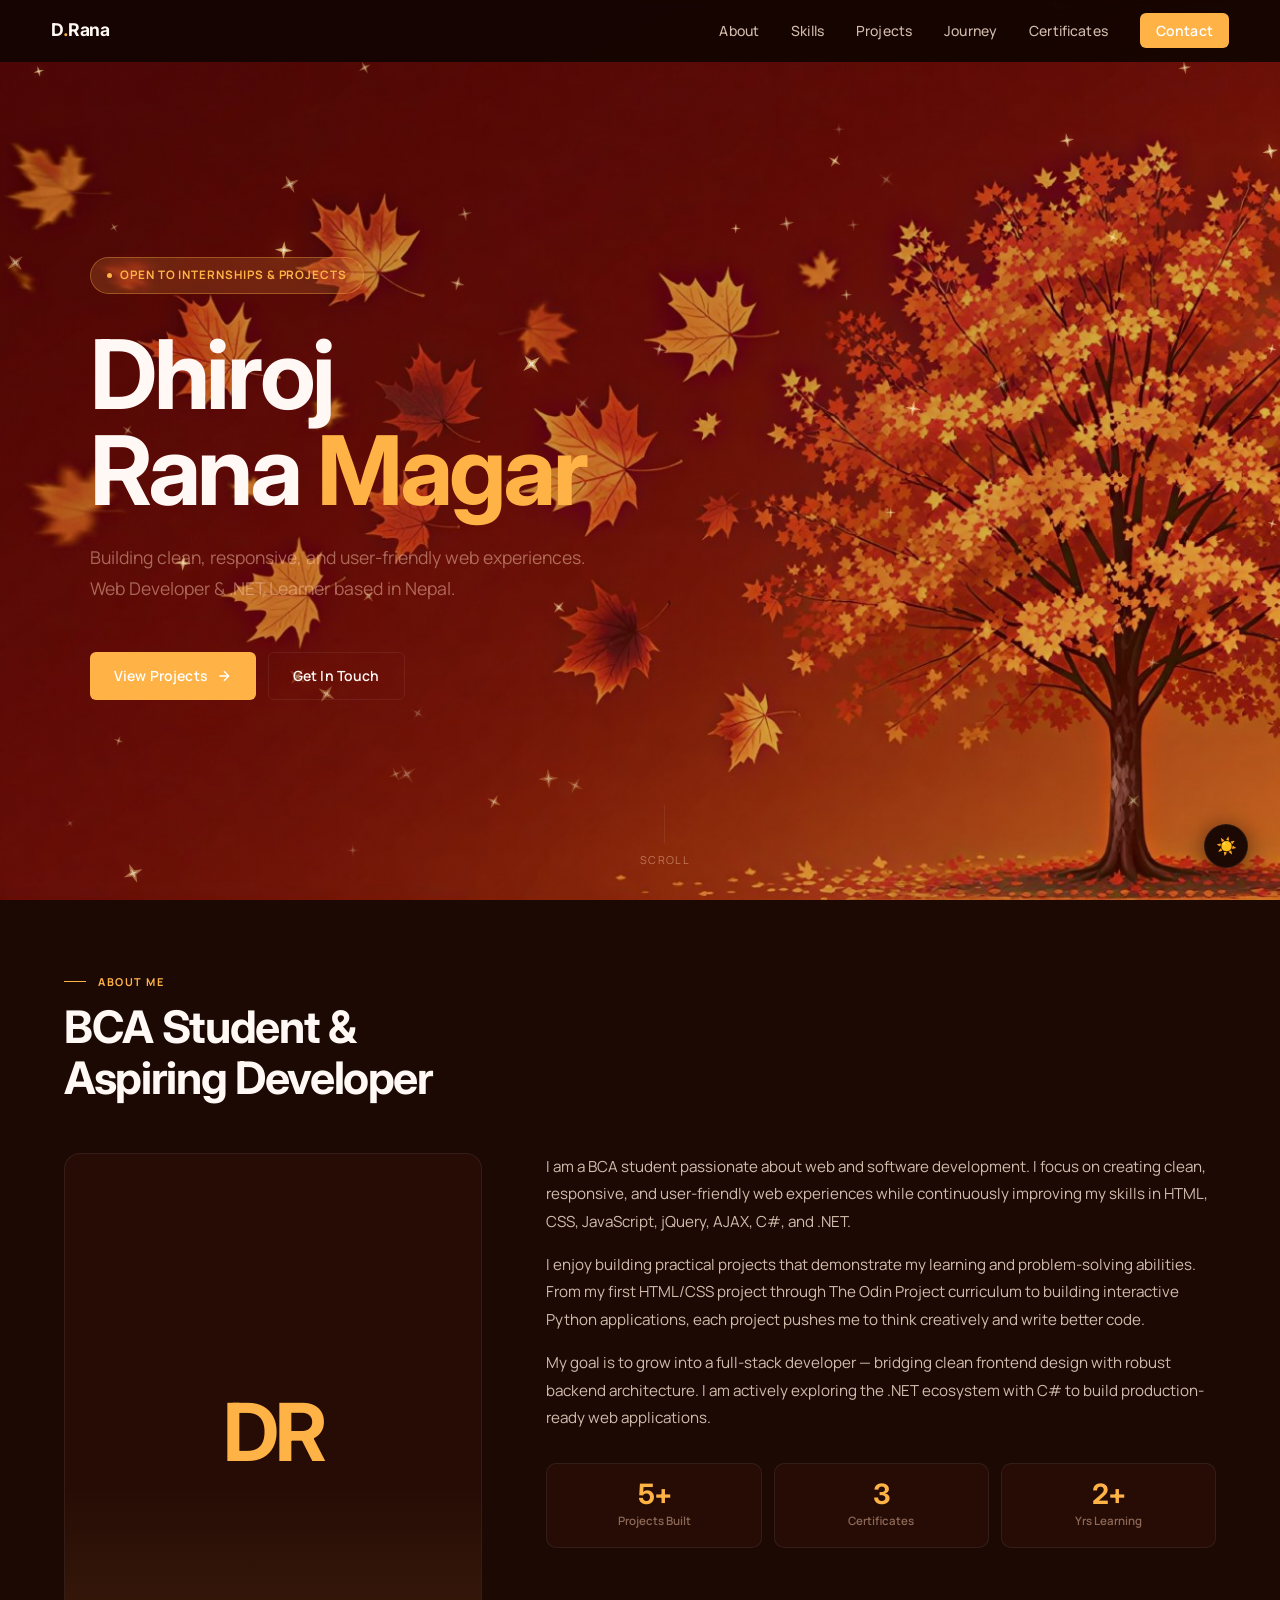
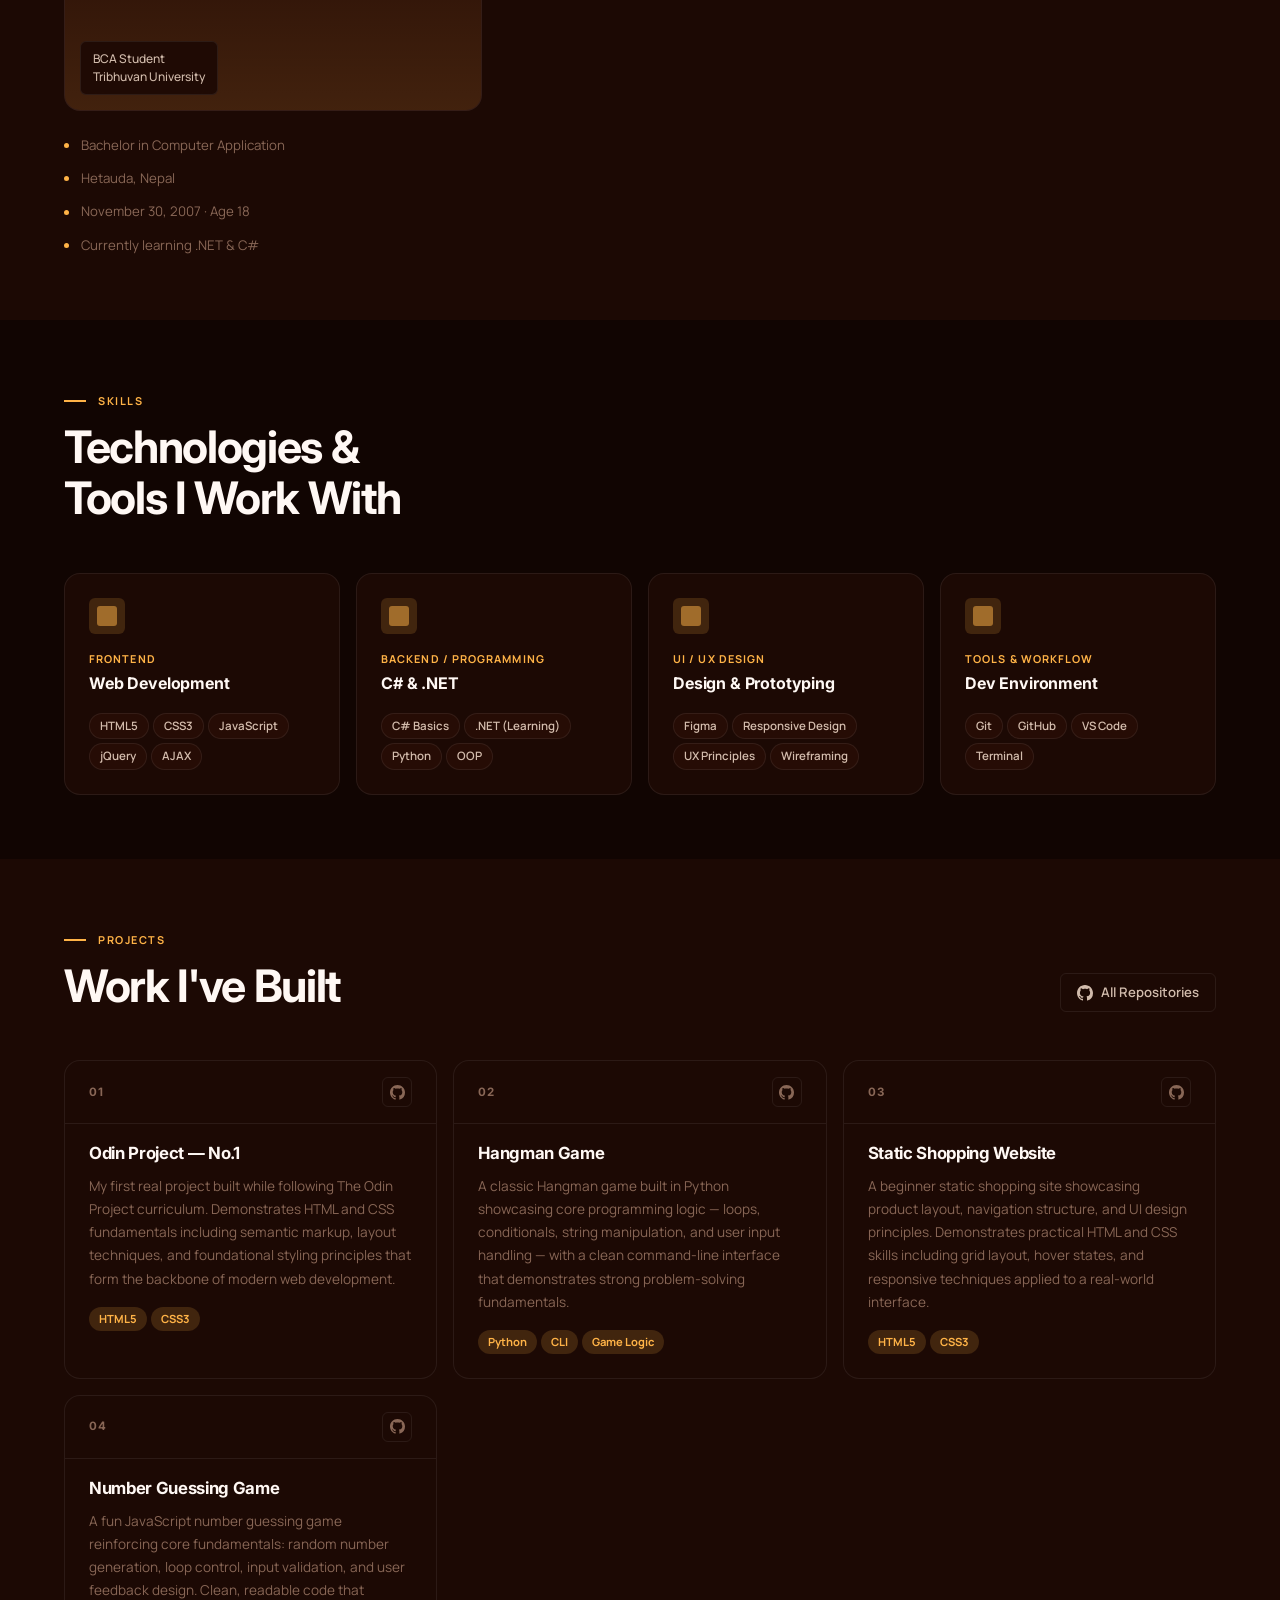
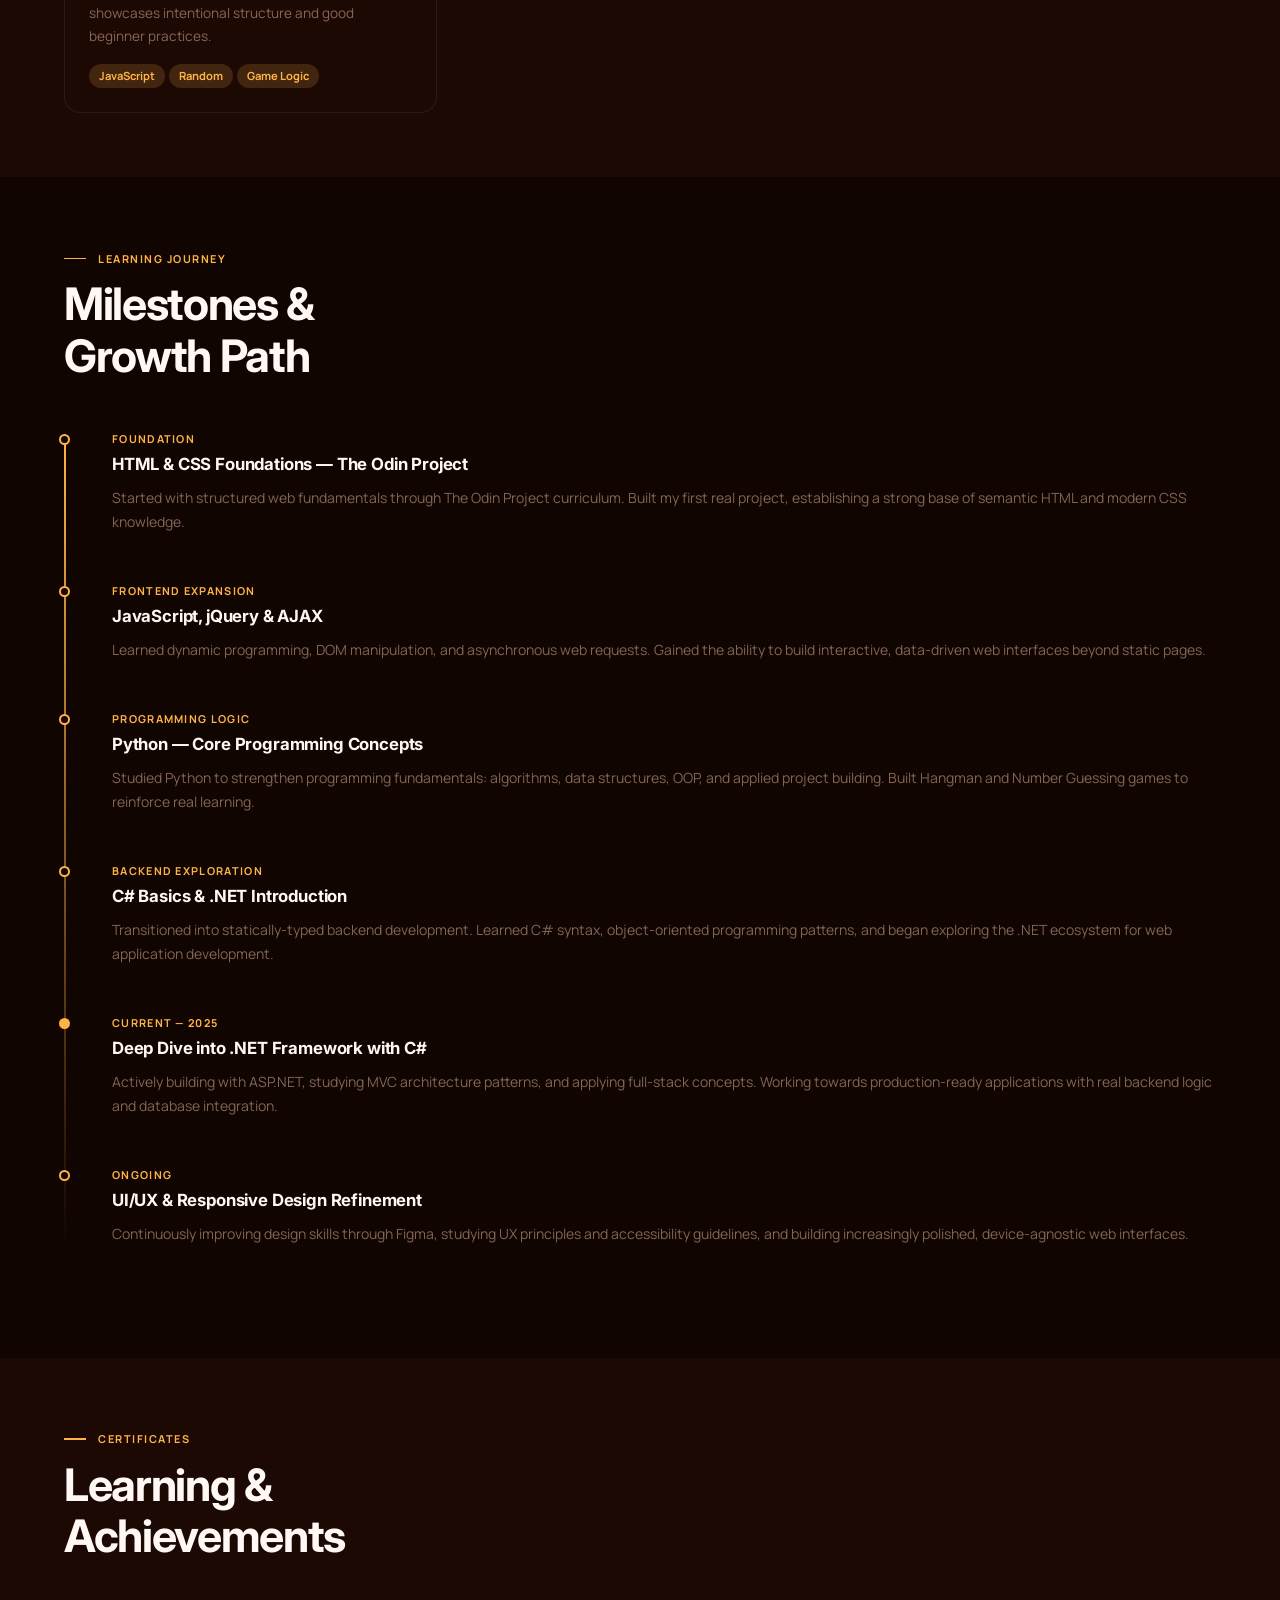
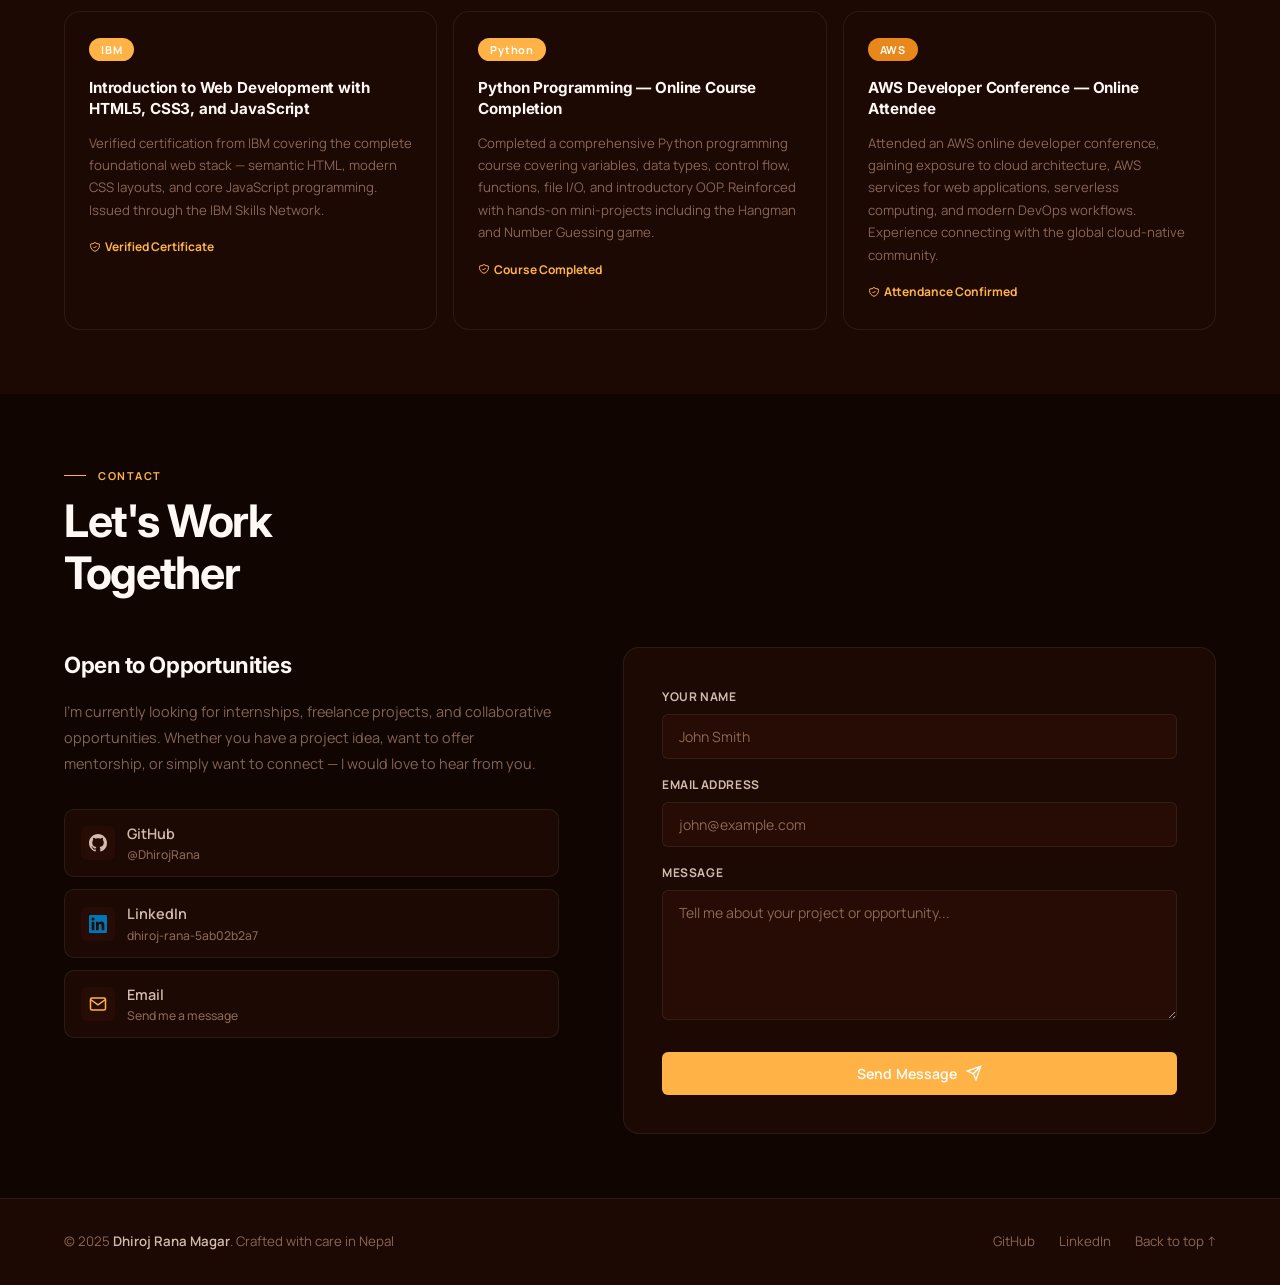
==== commit 4deaeee0: "Update index.html" ====
--- a/index.html
+++ b/index.html
@@ -540,4 +540,4 @@
   <!-- DARK MODE TOGGLE -->
   <button class="dark-toggle" id="darkToggle" aria-label="Toggle dark mode">🌙</button>
 
-  <script src="script.js"></script>+  <script src="script.js"></script>
--- a/style.css
+++ b/style.css
@@ -9,56 +9,58 @@
 :root {
   --space-1: 4px; --space-2: 8px; --space-3: 12px; --space-4: 16px;
   --space-5: 24px; --space-6: 32px; --space-7: 48px; --space-8: 64px;
-
   --radius-sm: 6px; --radius-md: 10px; --radius-lg: 16px;
 
-  --bg: #f8f7f5;
-  --surface: #ffffff;
-  --surface2: #f2efea;
-  --surface-elevated: #ffffffcc;
-  --text-primary: #0d0d0d;
-  --text-secondary: #4a4a4a;
-  --text-muted: #888888;
-  --accent: #5b3fff;
-  --accent-hover: #4a31e0;
-  --accent-soft: rgba(91,63,255,0.08);
-  --accent-light: rgba(91,63,255,0.10);
-  --border-subtle: rgba(0,0,0,0.07);
-  --border-strong: rgba(0,0,0,0.18);
-  --gold: #c9a84c;
+  /* Sunset palette */
+  --bg: #1a0a04;
+  --surface: #230d06;
+  --surface2: #2e1108;
+  --surface-elevated: rgba(35,13,6,0.85);
+  --text-primary: #fff5f0;
+  --text-secondary: rgba(255,235,220,0.82);
+  --text-muted: rgba(255,210,185,0.50);
+
+  /* Amber-gold accent — pops on red without fighting it */
+  --accent: #ffb347;
+  --accent-hover: #f59e0b;
+  --accent-soft: rgba(255,179,71,0.13);
+  --accent-light: rgba(255,179,71,0.15);
+
+  --border-subtle: rgba(255,255,255,0.08);
+  --border-strong: rgba(255,255,255,0.20);
+  --gold: #ffb347;
   --t-fast: 0.2s ease;
   --t-smooth: 0.3s cubic-bezier(0.4,0,0.2,1);
-  --shadow-soft: 0 4px 20px rgba(0,0,0,0.08);
-  --shadow-lg: 0 12px 40px rgba(0,0,0,0.12);
+  --shadow-soft: 0 4px 24px rgba(0,0,0,0.40);
+  --shadow-lg: 0 12px 48px rgba(0,0,0,0.60);
 
   /* Legacy compat */
   --ink: var(--text-primary); --ink2: var(--text-secondary); --ink3: var(--text-muted);
   --border: var(--border-subtle); --radius: var(--radius-lg); --shadow: var(--shadow-soft);
-  --shadow-lg: 0 12px 40px rgba(0,0,0,0.12);
   --accent-vivid: var(--accent);
 }
 
-/* ── DARK MODE ────────────────────────────────────────────── */
+/* ── DARK MODE (deeper ember) ────────────────────────────── */
 .dark {
-  --bg: #0f1115;
-  --surface: #151922;
-  --surface2: #1a1f2b;
-  --surface-elevated: #1e2535;
-  --text-primary: #e6eaf0;
-  --text-secondary: #a0a8b8;
-  --text-muted: #5a6478;
-  --accent: #7c5cff;
-  --accent-hover: #6a4ee6;
-  --accent-soft: rgba(124,92,255,0.10);
-  --accent-light: rgba(124,92,255,0.12);
-  --border-subtle: rgba(255,255,255,0.06);
-  --border-strong: rgba(255,255,255,0.14);
-  --shadow-soft: 0 4px 20px rgba(0,0,0,0.35);
-  --shadow-lg: 0 12px 40px rgba(0,0,0,0.5);
+  --bg: #110502;
+  --surface: #1c0904;
+  --surface2: #260c05;
+  --surface-elevated: rgba(28,9,4,0.88);
+  --text-primary: #fff8f4;
+  --text-secondary: rgba(255,232,215,0.80);
+  --text-muted: rgba(255,205,175,0.48);
+  --accent: #ffb347;
+  --accent-hover: #f59e0b;
+  --accent-soft: rgba(255,179,71,0.13);
+  --accent-light: rgba(255,179,71,0.16);
+  --border-subtle: rgba(255,255,255,0.07);
+  --border-strong: rgba(255,255,255,0.18);
+  --shadow-soft: 0 4px 24px rgba(0,0,0,0.55);
+  --shadow-lg: 0 12px 48px rgba(0,0,0,0.75);
   --ink: var(--text-primary); --ink2: var(--text-secondary); --ink3: var(--text-muted);
   --border: var(--border-subtle); --shadow: var(--shadow-soft); --accent-vivid: var(--accent);
 }
-.dark nav { background: rgba(15,17,21,0.92); }
+.dark nav { background: rgba(17,5,2,0.92); }
 
 /* ── BASE ─────────────────────────────────────────────────── */
 html { scroll-behavior: smooth; }
@@ -82,7 +84,7 @@
   position: fixed; top: 0; left: 0; right: 0; z-index: 100;
   display: flex; align-items: center; justify-content: space-between;
   padding: 0 min(4vw, var(--space-8)); height: 62px;
-  background: rgba(248,247,245,0.88); backdrop-filter: blur(16px);
+  background: rgba(26,10,4,0.88); backdrop-filter: blur(16px);
   border-bottom: 1px solid transparent;
   transition: border-color var(--t-smooth), background var(--t-smooth);
 }
@@ -127,21 +129,37 @@
   min-height: 100vh; display: flex; flex-direction: column; justify-content: center;
   padding: clamp(6rem,12vw,10rem) min(8vw,var(--space-8)) clamp(4rem,8vw,6rem);
   position: relative; overflow: hidden;
-}
-.hero-canvas-wrap { position: absolute; inset: 0; z-index: 0; pointer-events: none; }
-#heroCanvas { position: absolute; inset: 0; width: 100%; height: 100%; opacity: 0.35; }
-.hero-content { position: relative; z-index: 1; max-width: 1100px; margin: 0 auto; width: 100%; }
+  background-image: url('autumn.jpg');
+  background-size: cover;
+  background-position: center center;
+  background-repeat: no-repeat;
+}
+/* Dark overlay so text remains readable over the bright image */
+#hero::before {
+  content: '';
+  position: absolute; inset: 0; z-index: 0;
+  background: linear-gradient(
+    135deg,
+    rgba(60, 10, 2, 0.30) 25%,
+    rgba(40, 8, 2, 0.25) 50%,
+    rgba(20, 4, 0, 0.10) 100%
+  );
+}
+/* Canvas sits above the overlay so stars draw on top of the image */
+.hero-canvas-wrap { position: absolute; inset: 0; z-index: 1; pointer-events: none; }
+#heroCanvas { position: absolute; inset: 0; width: 100%; height: 100%; opacity: 0.90; }
+.hero-content { position: relative; z-index: 2; max-width: 1100px; margin: 0 auto; width: 100%; }
 
 .hero-badge {
   display: inline-flex; align-items: center; gap: var(--space-2);
   background: var(--accent-light); color: var(--accent);
   padding: var(--space-2) var(--space-4);
-  border: 1px solid rgba(91,63,255,0.2); border-radius: 100px;
+  border: 1px solid rgba(255,179,71,0.30); border-radius: 100px;
   font-size: 0.73rem; font-weight: 700; letter-spacing: 0.08em;
   text-transform: uppercase; margin-bottom: var(--space-6); width: fit-content;
   opacity: 0; transform: translateY(20px); animation: fadeUp 0.7s 0.2s forwards;
 }
-.dark .hero-badge { border-color: rgba(124,92,255,0.25); }
+.dark .hero-badge { border-color: rgba(255,179,71,0.35); }
 .hero-badge::before {
   content: ''; width: 5px; height: 5px; background: var(--accent);
   border-radius: 50%; animation: pulse 2s infinite;
@@ -180,7 +198,7 @@
 .btn-primary { background: var(--accent); color: #fff; }
 .btn-primary:hover {
   background: var(--accent-hover); transform: translateY(-1px);
-  box-shadow: 0 6px 20px rgba(91,63,255,0.3);
+  box-shadow: 0 6px 20px rgba(255,179,71,0.35);
 }
 .btn-secondary {
   background: transparent; color: var(--text-primary);
@@ -196,7 +214,7 @@
   position: absolute; bottom: 2rem; left: 50%; transform: translateX(-50%);
   display: flex; flex-direction: column; align-items: center; gap: var(--space-2);
   color: var(--text-muted); font-size: 0.68rem; letter-spacing: 0.12em; text-transform: uppercase;
-  opacity: 0; animation: fadeUp 0.8s 1.2s forwards;
+  opacity: 0; animation: fadeUp 0.8s 1.2s forwards; z-index: 2;
 }
 .scroll-line { width: 1px; height: 38px; background: var(--border-subtle); position: relative; overflow: hidden; }
 .scroll-line::after {
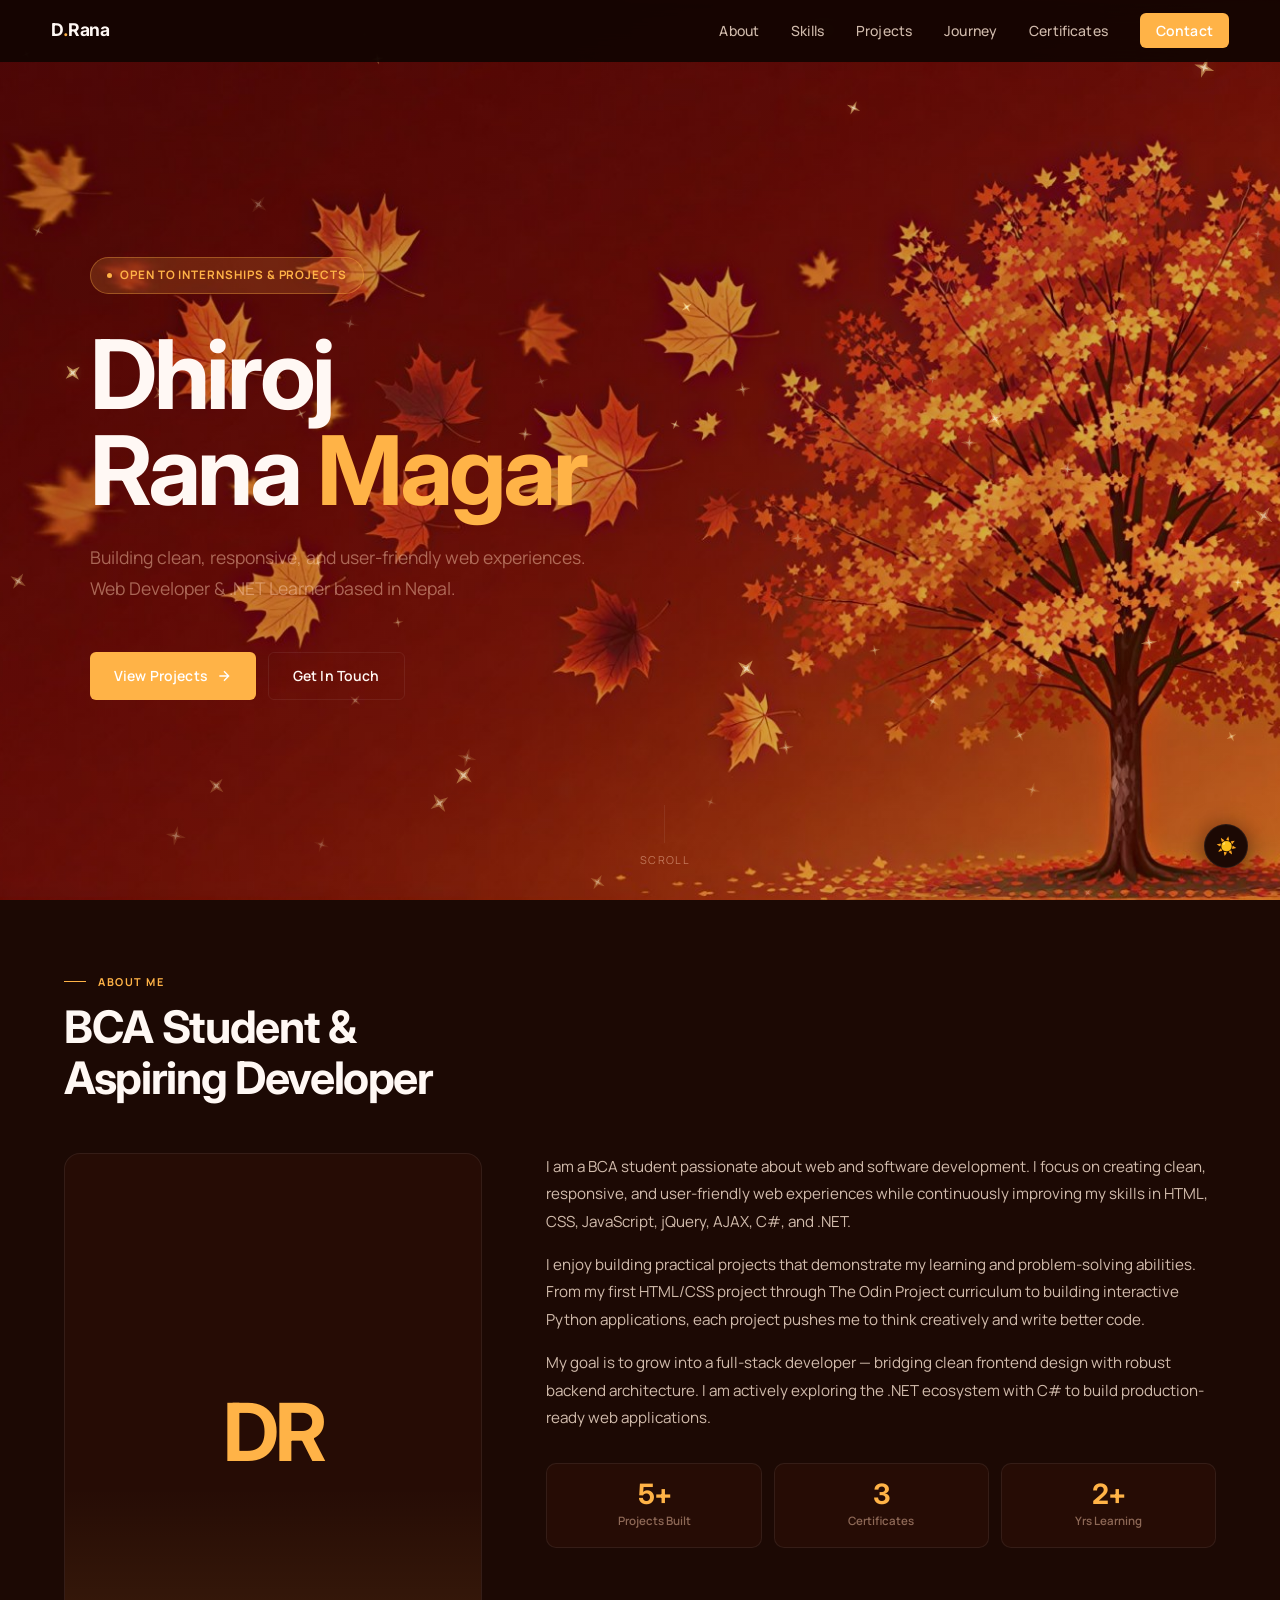
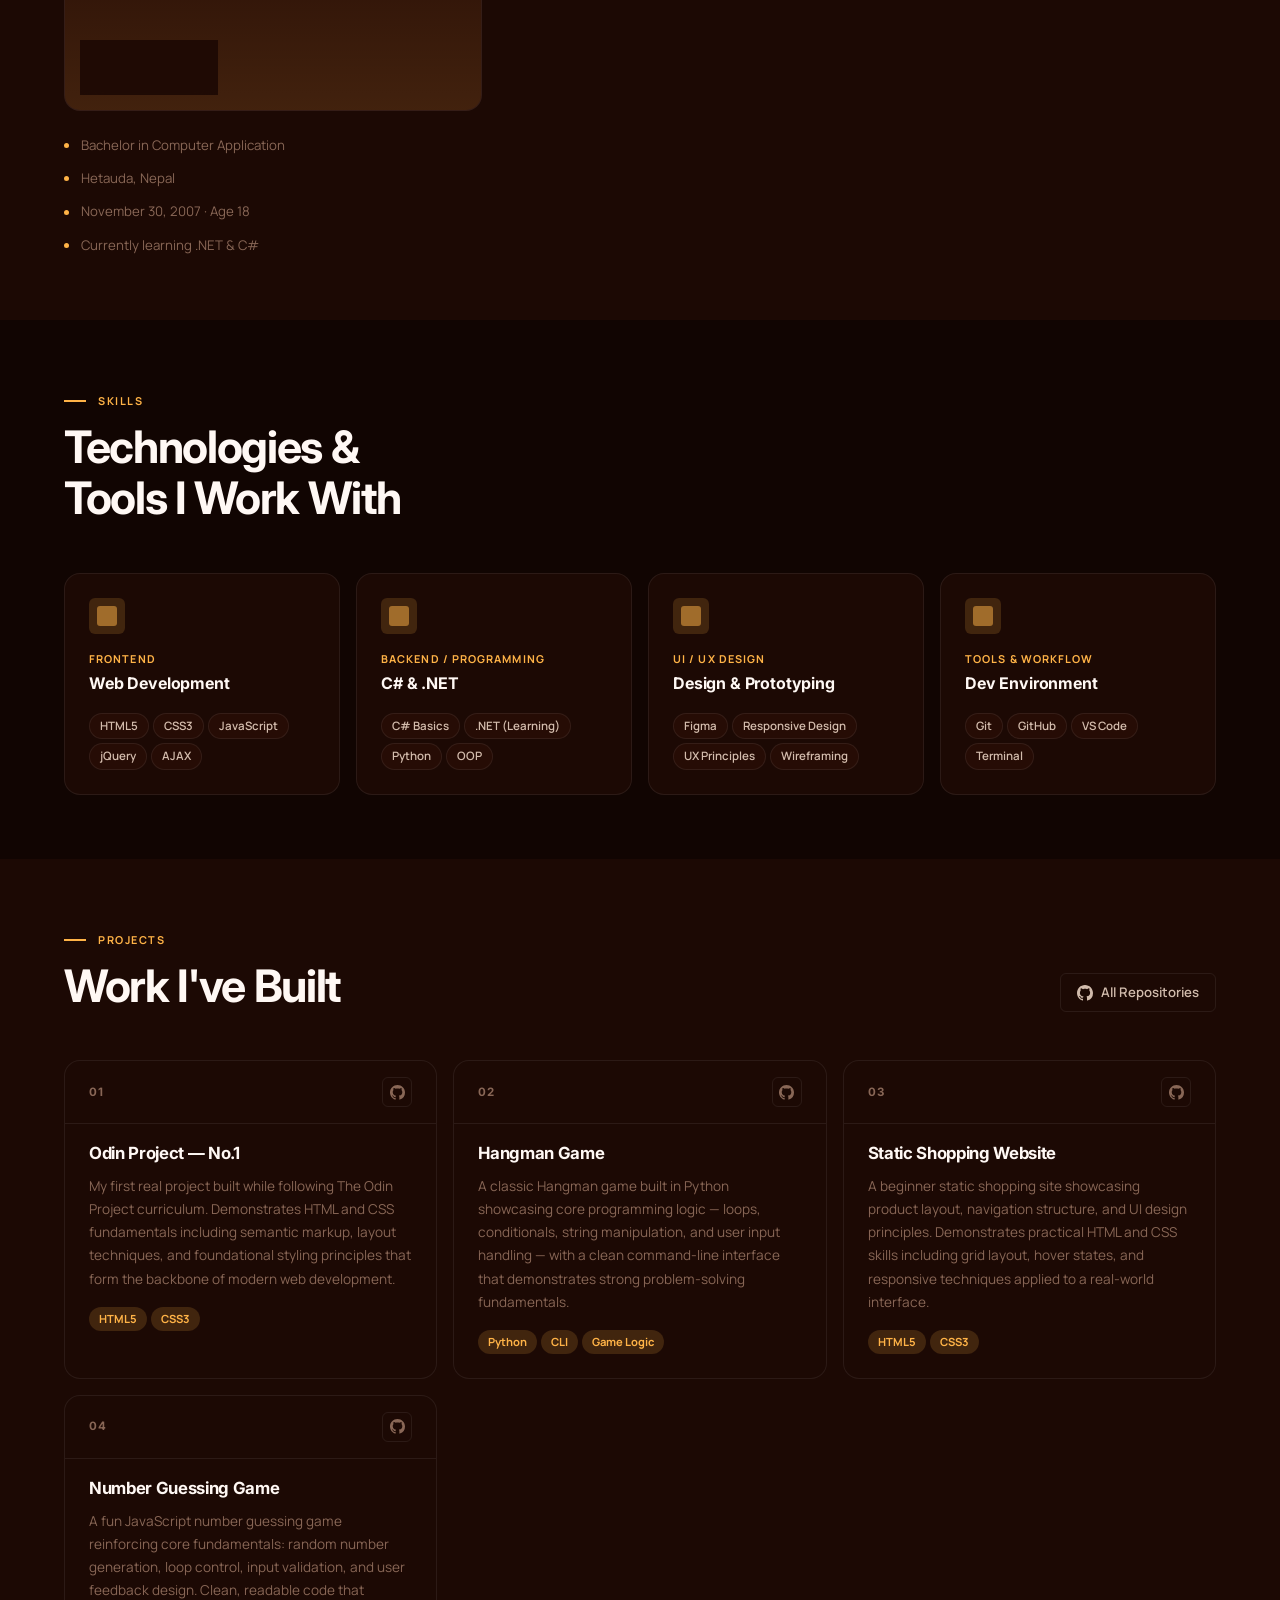
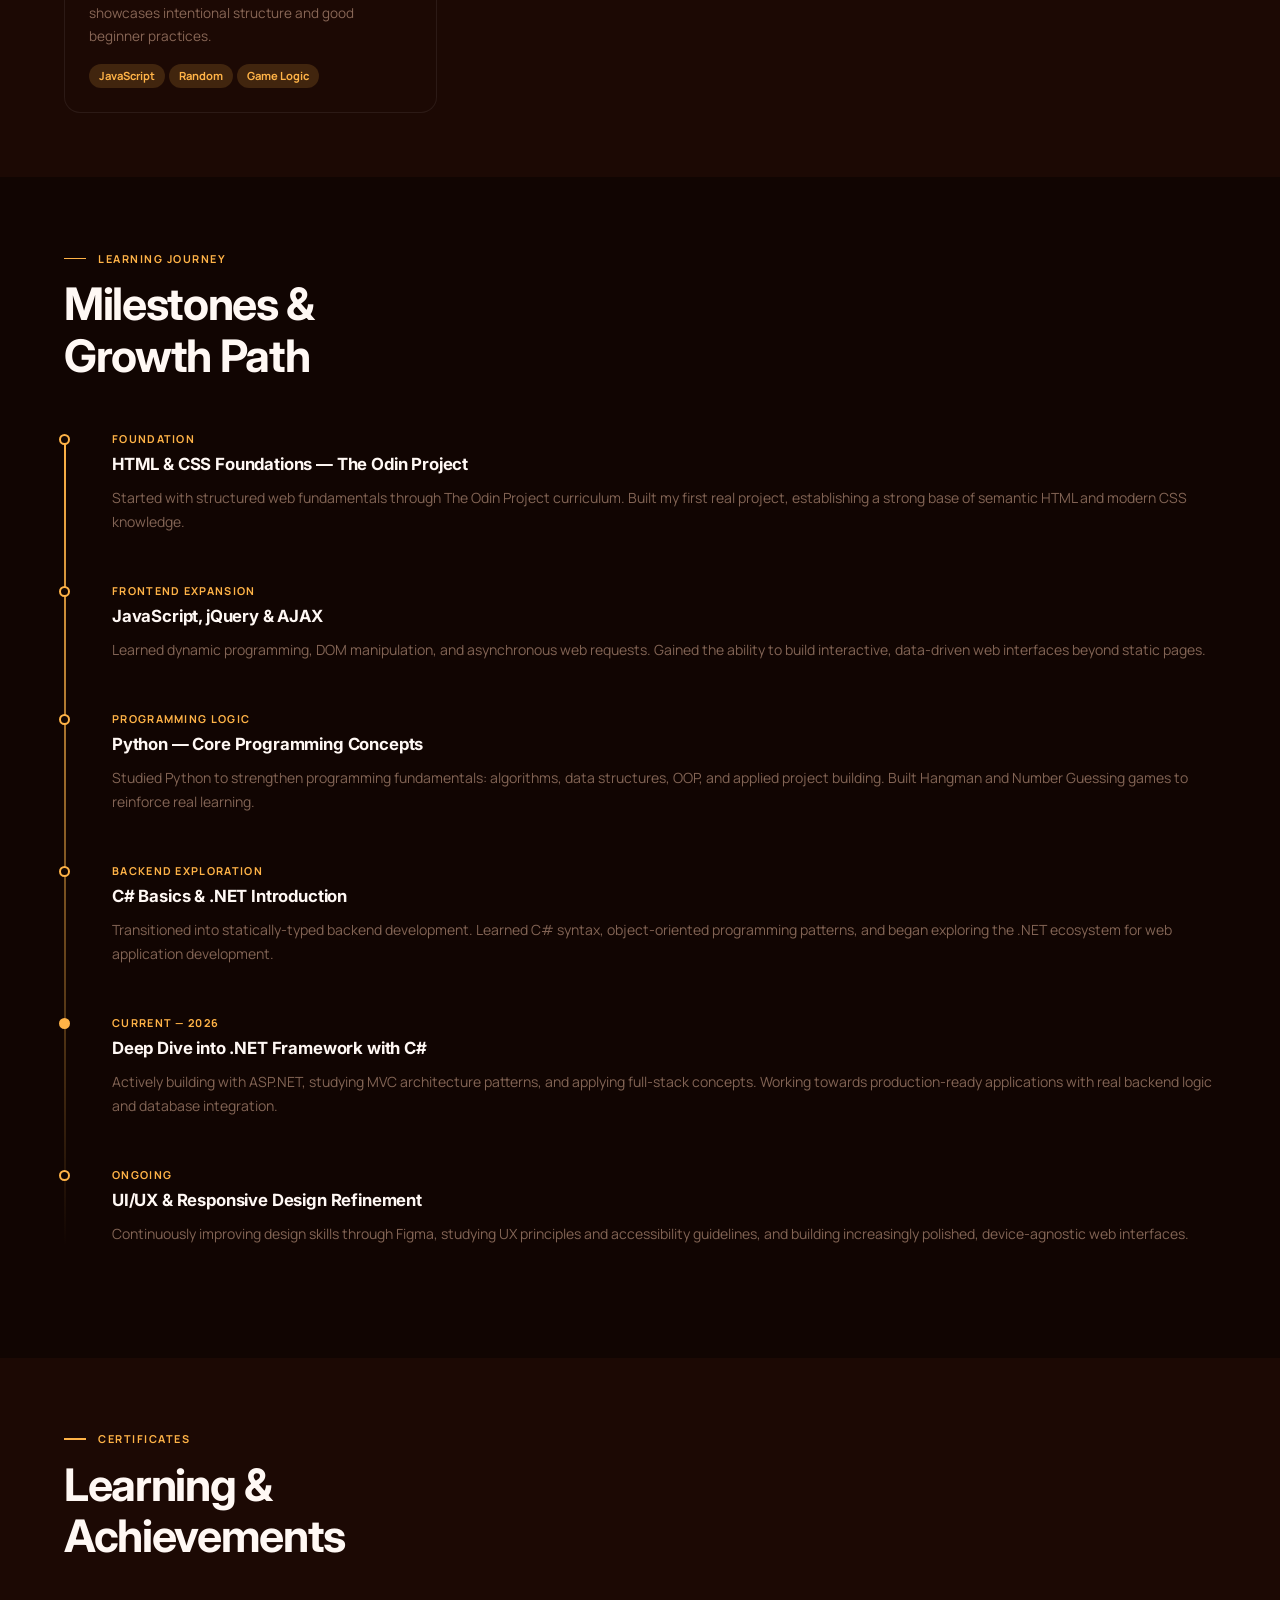
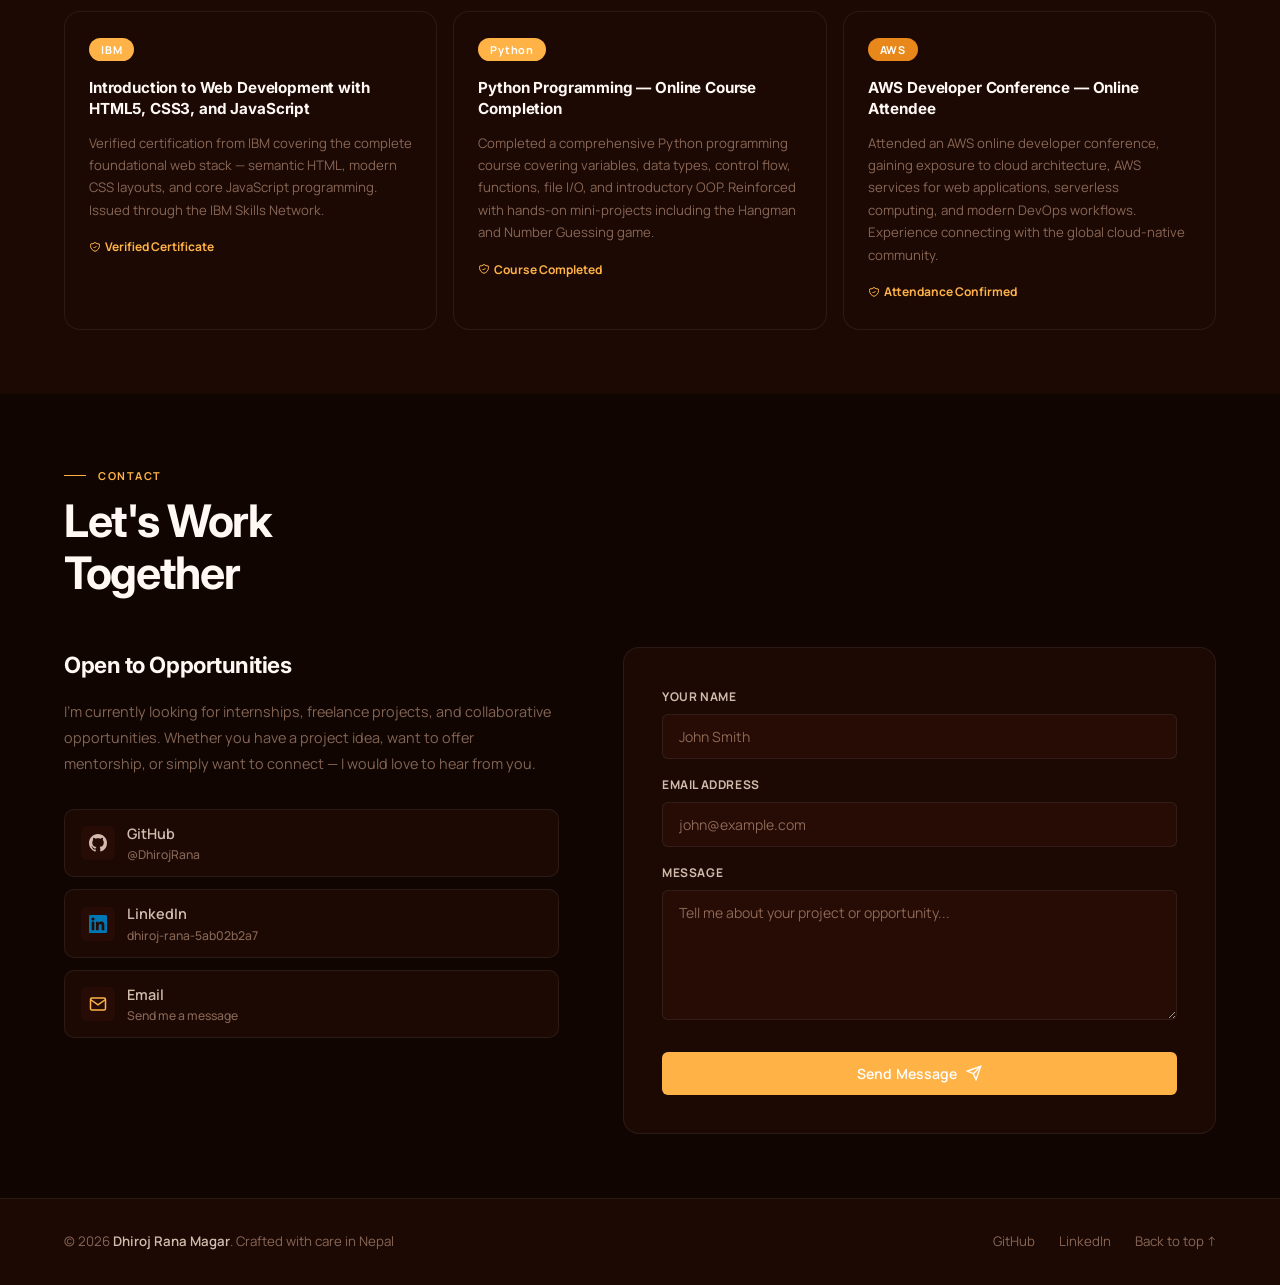
==== commit 3e7dc541: "Update year from 2025 to 2026 in index.html" ====
--- a/index.html
+++ b/index.html
@@ -365,7 +365,7 @@
 
       <div class="timeline-item active">
         <div class="timeline-dot"></div>
-        <div class="timeline-date">Current — 2025</div>
+        <div class="timeline-date">Current — 2026</div>
         <div class="timeline-title">Deep Dive into .NET Framework with C#</div>
         <div class="timeline-desc">Actively building with ASP.NET, studying MVC architecture patterns, and applying
           full-stack concepts. Working towards production-ready applications with real backend logic and database
@@ -528,7 +528,7 @@
   <!-- FOOTER -->
   <footer>
     <div class="footer-copy">
-      © 2025 <strong>Dhiroj Rana Magar</strong>. Crafted with care in Nepal
+      © 2026 <strong>Dhiroj Rana Magar</strong>. Crafted with care in Nepal
     </div>
     <div class="footer-links">
       <a href="https://github.com/DhirojRana" target="_blank" rel="noopener">GitHub</a>
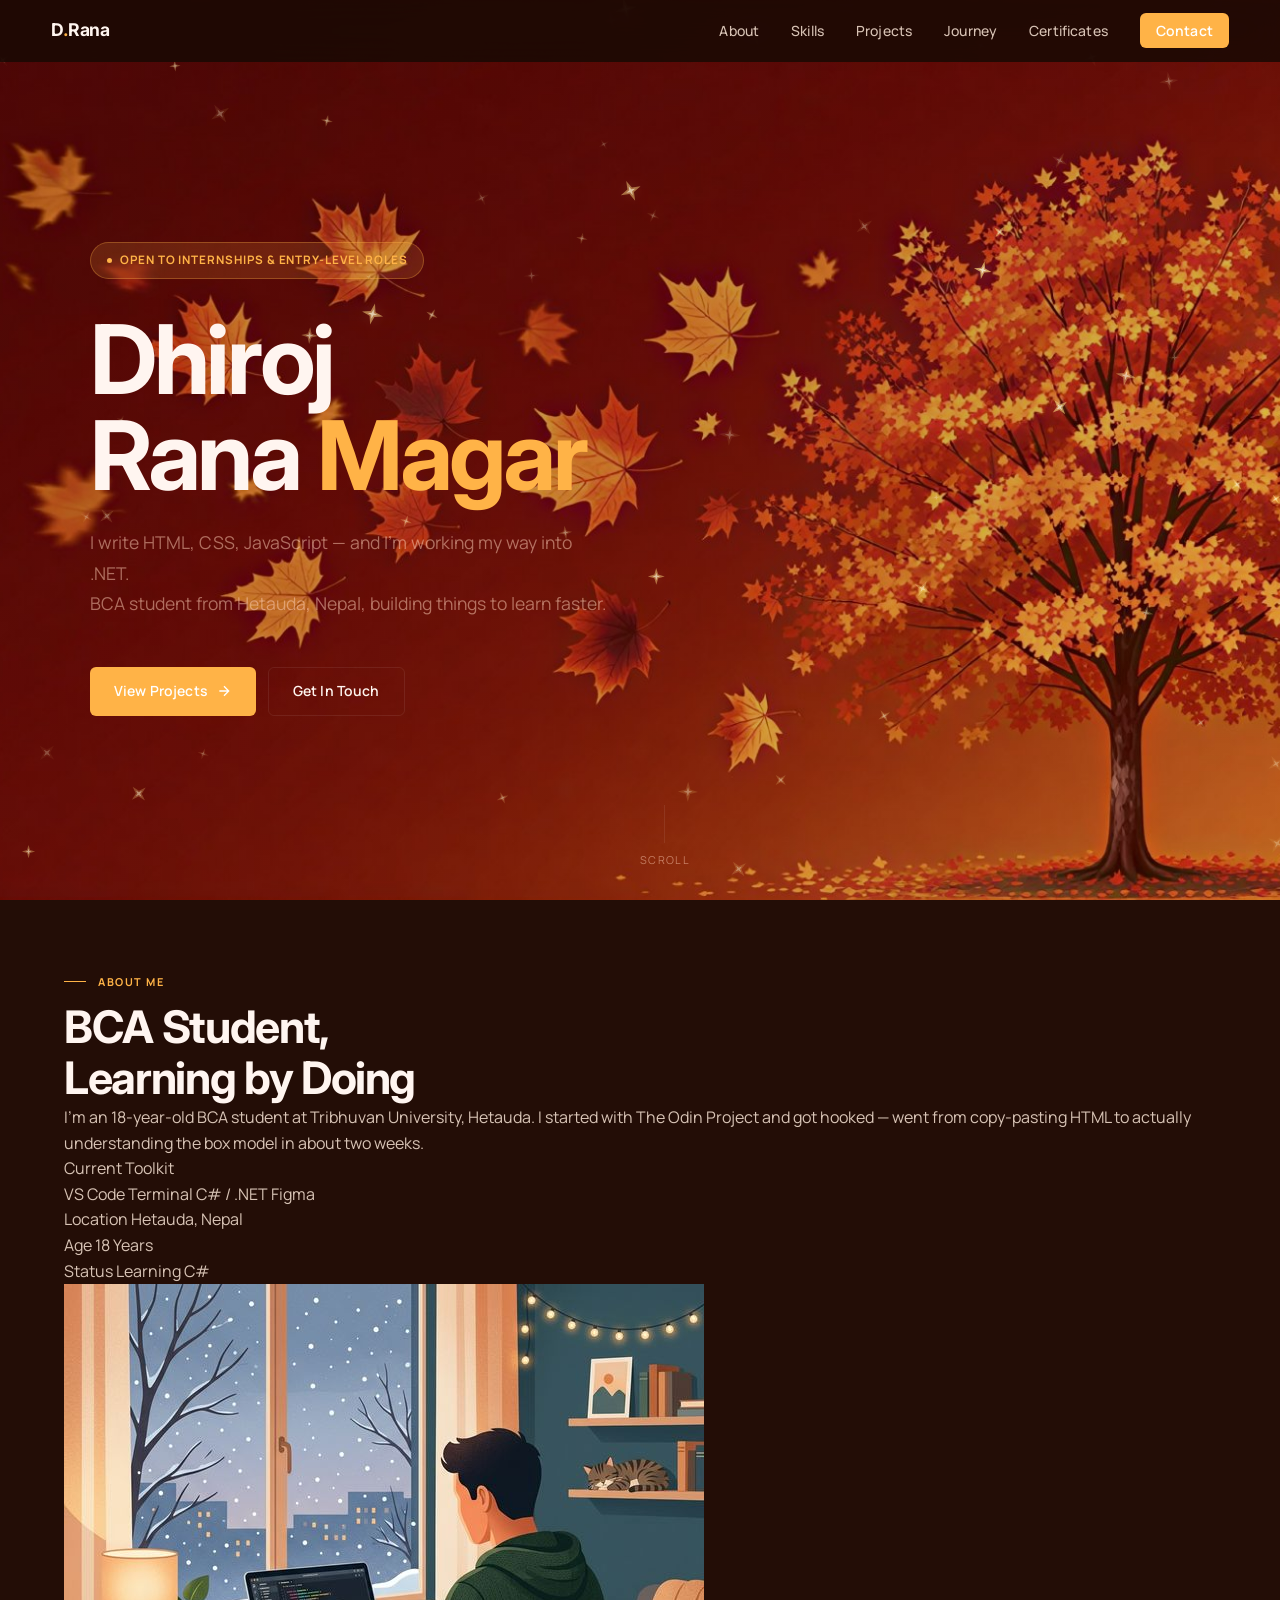
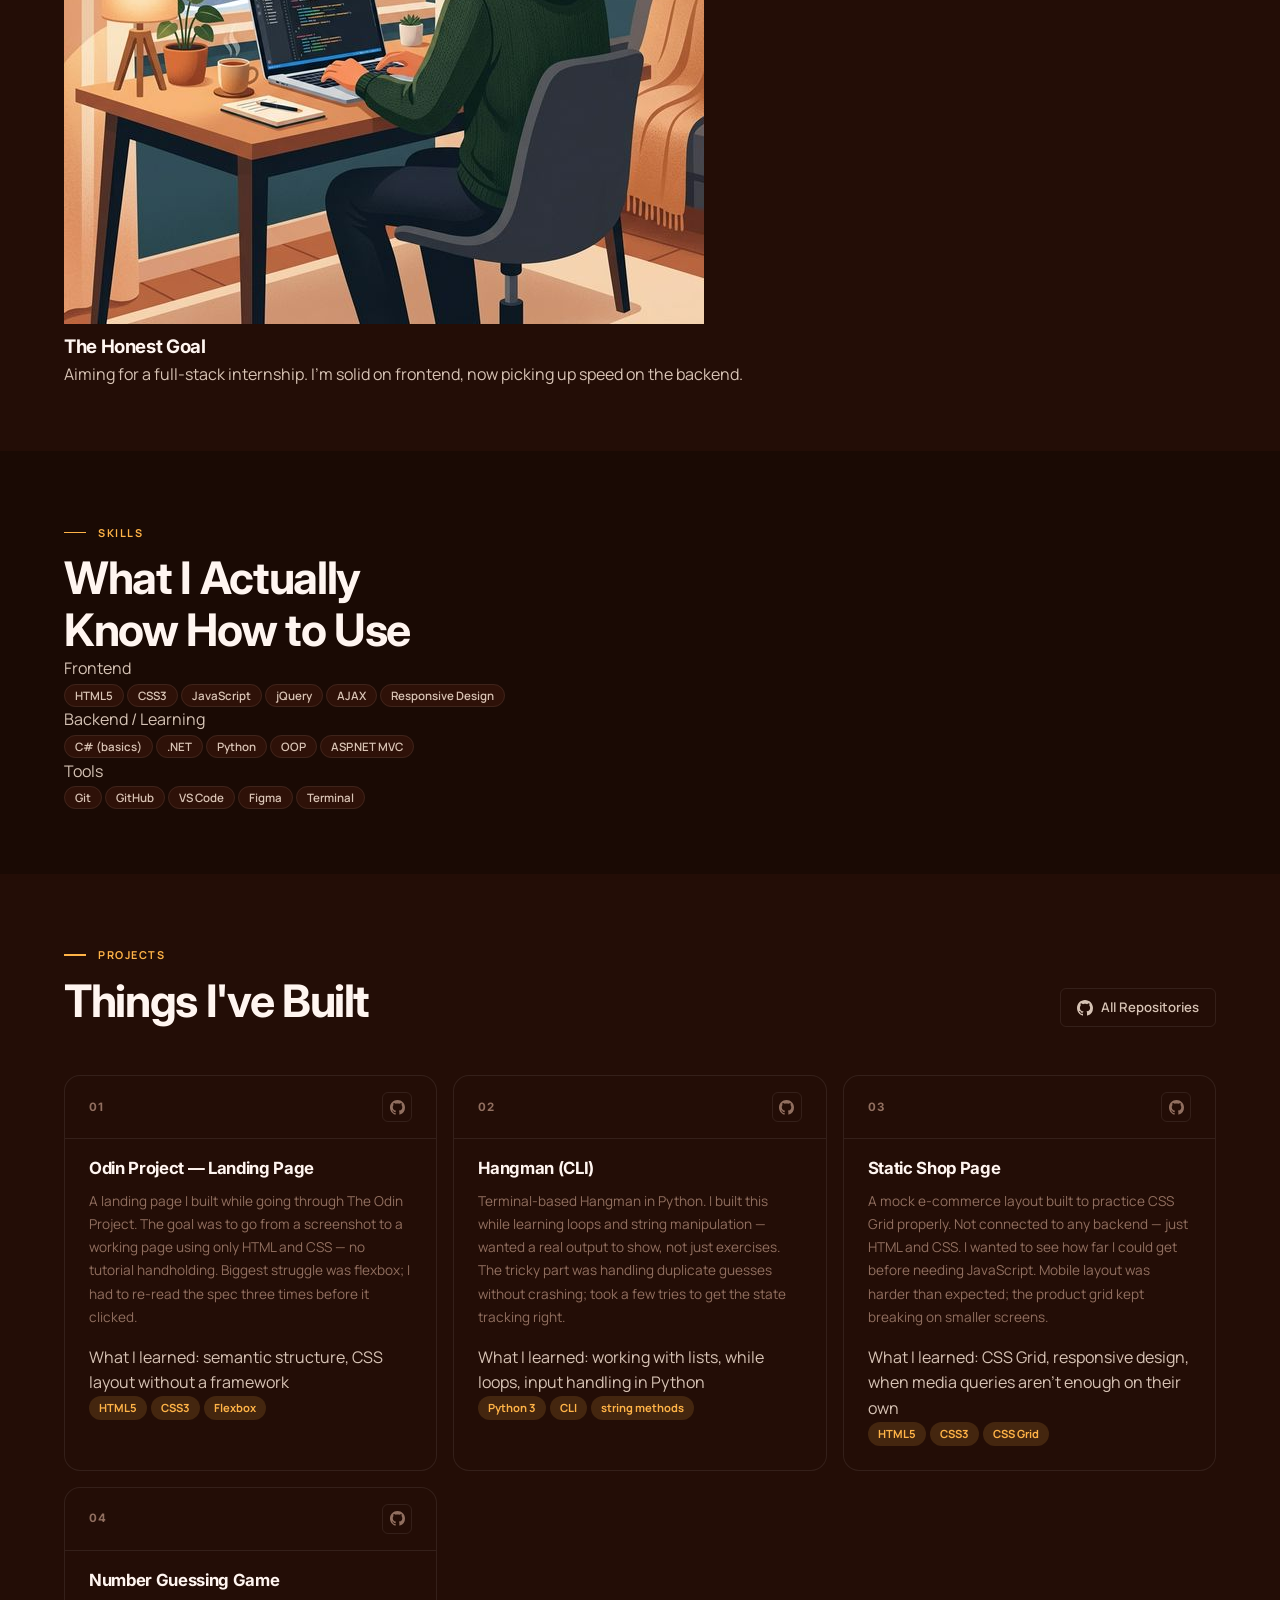
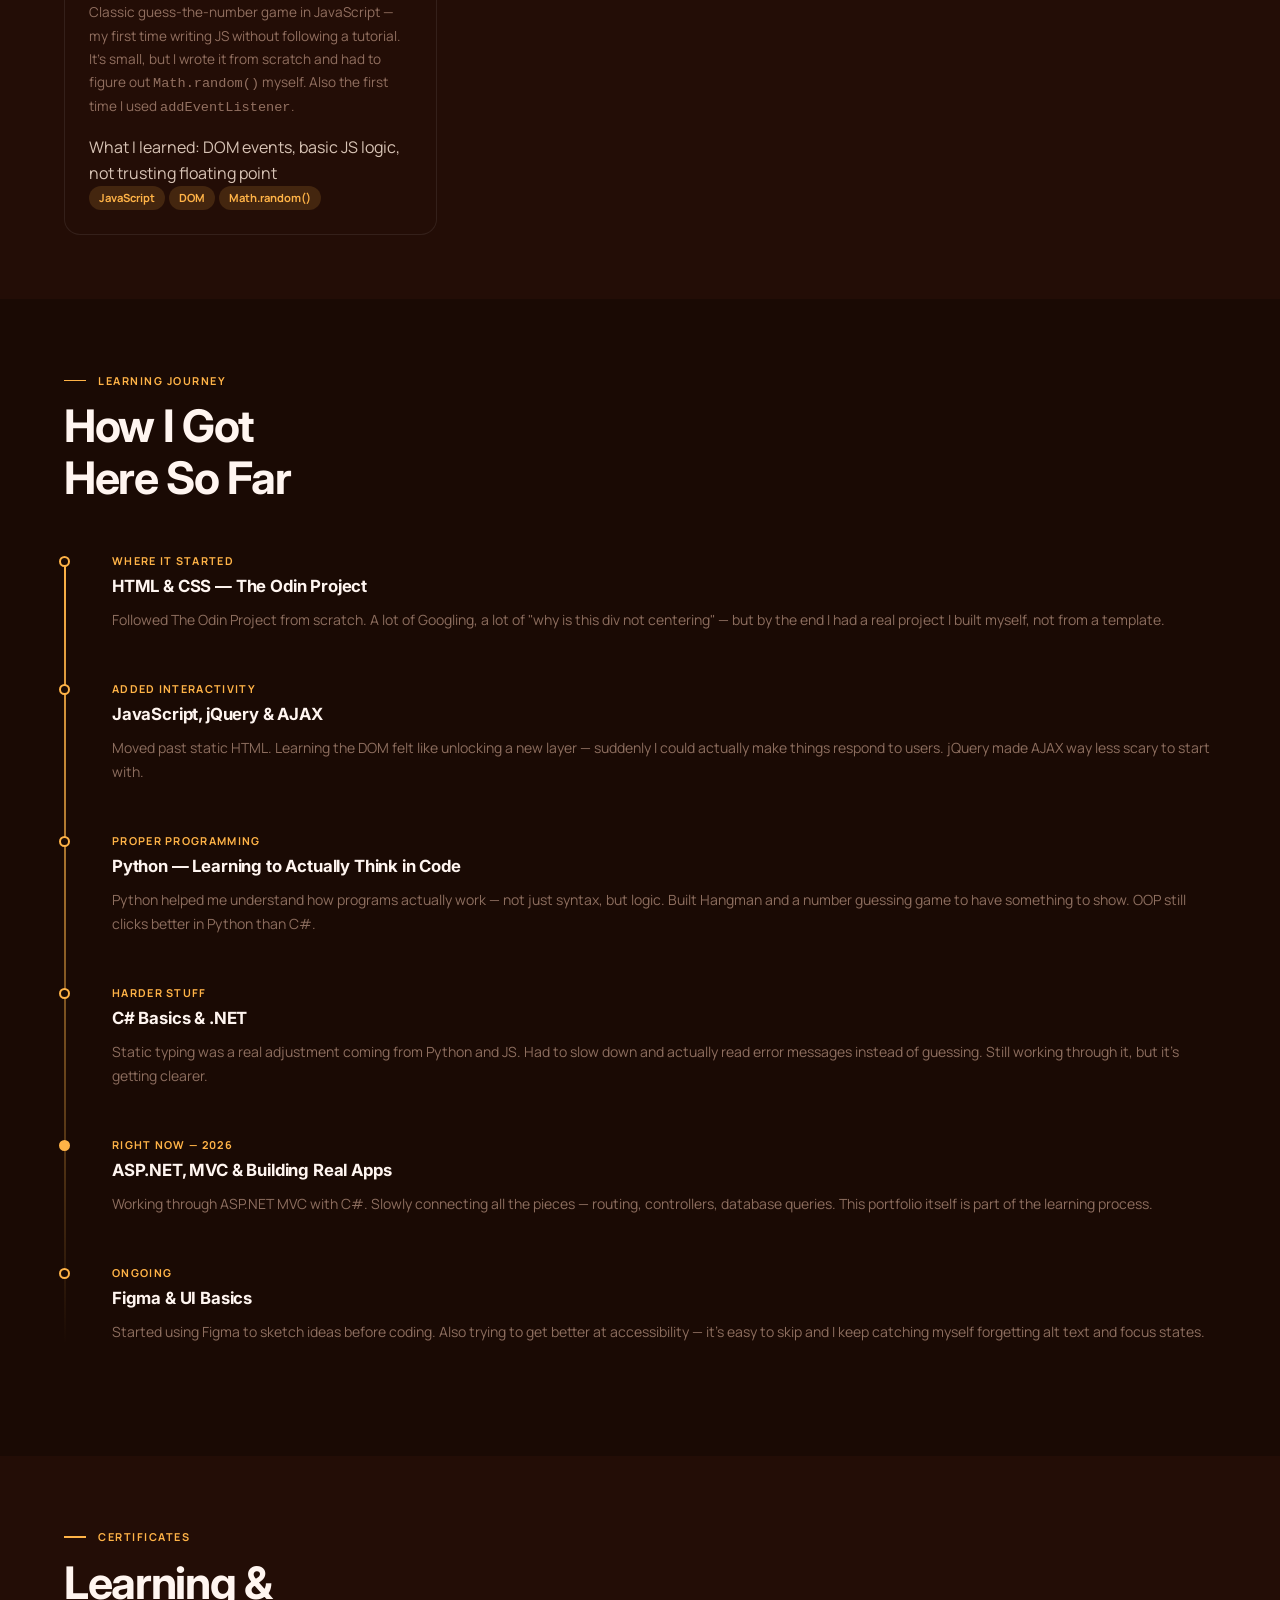
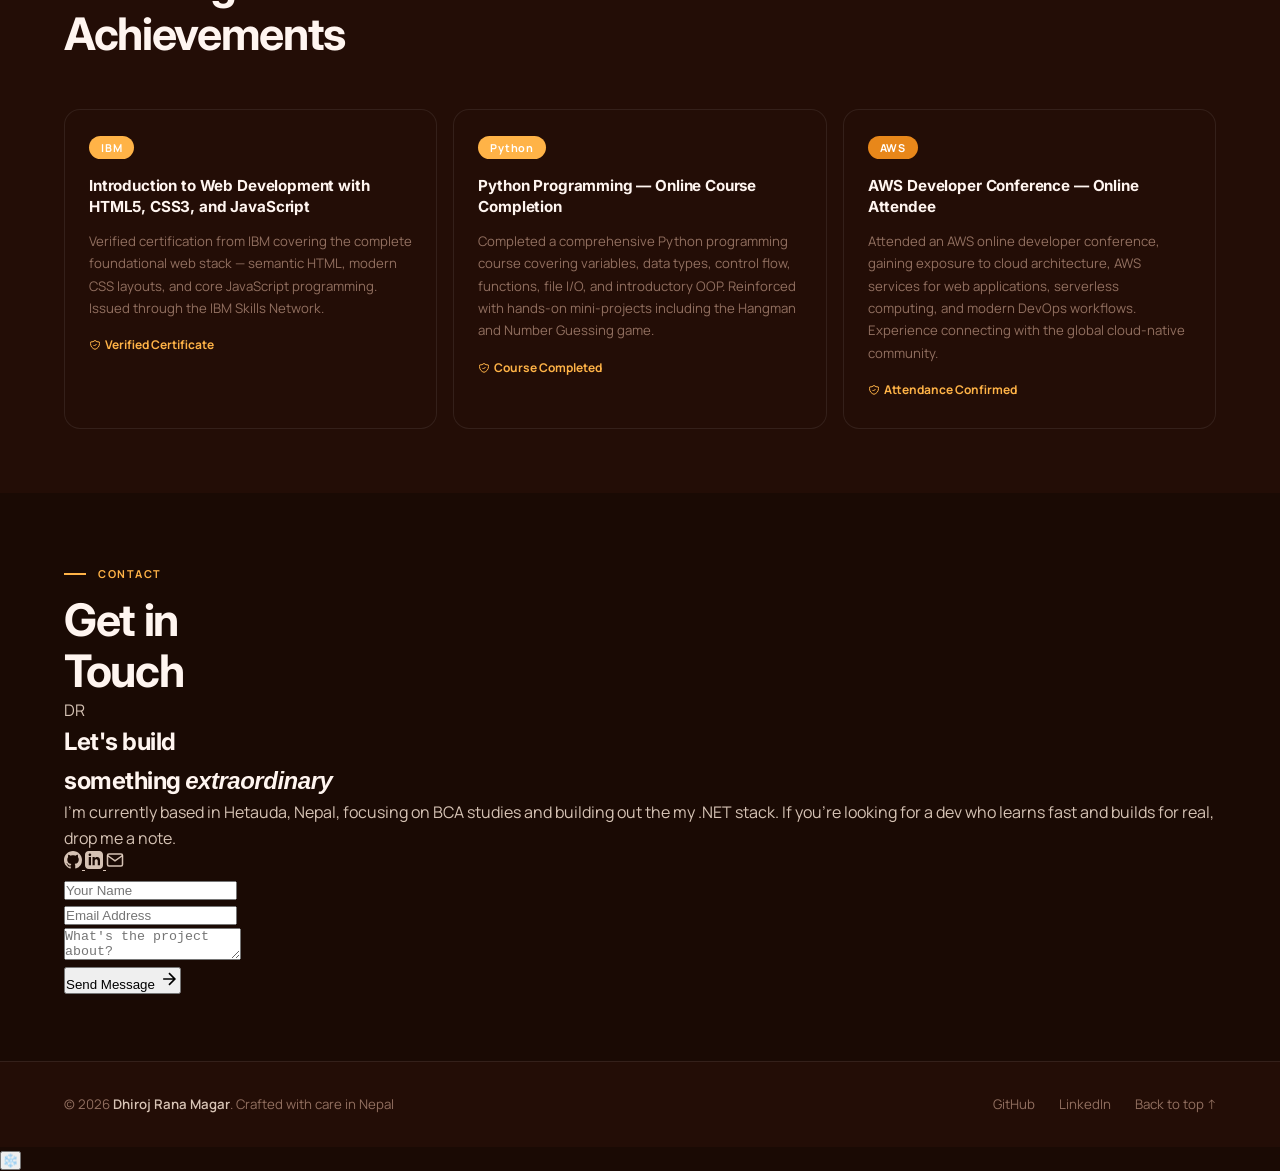
==== commit fe1b5ea3: "feat(layout): redesign About as Bento grid and Contact as a tactile Postcard" ====
--- a/index.html
+++ b/index.html
@@ -40,7 +40,7 @@
     </div>
 
     <div class="hero-content">
-      <span class="hero-badge">Open to Internships &amp; Projects</span>
+      <span class="hero-badge">Open to Internships &amp; Entry-Level Roles</span>
 
       <h1 class="hero-name">
         Dhiroj<br>
@@ -48,8 +48,8 @@
       </h1>
 
       <p class="hero-title">
-        Building clean, responsive, and user-friendly web experiences.<br>
-        Web Developer &amp; .NET Learner based in Nepal.
+        I write HTML, CSS, JavaScript — and I'm working my way into .NET.<br>
+        BCA student from Hetauda, Nepal, building things to learn faster.
       </p>
 
       <div class="hero-cta">
@@ -73,71 +73,57 @@
   <section id="about">
     <div class="reveal">
       <span class="section-label">About Me</span>
-      <h2 class="section-title">BCA Student &amp;<br>Aspiring Developer</h2>
-    </div>
-
-    <div class="about-grid">
-      <div class="about-avatar-wrap reveal reveal-delay-1">
-        <div class="avatar-container" style="position: relative;">
-          <div class="avatar-box">
-            <span class="avatar-initials">DR</span>
-            <div class="avatar-shape"></div>
-          </div>
-          <div class="avatar-tag">
-            BCA Student<br>
-            Tribhuvan University
-          </div>
-        </div>
-        <div class="about-milestones">
-          <div class="milestone">
-            <div class="milestone-dot"></div>
-            <span>Bachelor in Computer Application</span>
-          </div>
-          <div class="milestone">
-            <div class="milestone-dot"></div>
-            <span>Hetauda, Nepal</span>
-          </div>
-          <div class="milestone">
-            <div class="milestone-dot"></div>
-            <span>November 30, 2007 · Age 18</span>
-          </div>
-          <div class="milestone">
-            <div class="milestone-dot"></div>
-            <span>Currently learning .NET &amp; C#</span>
-          </div>
-        </div>
-      </div>
-
-      <div class="about-text reveal reveal-delay-2">
+      <h2 class="section-title">BCA Student,<br>Learning by Doing</h2>
+    </div>
+
+    <div class="about-bento reveal reveal-delay-1">
+      <!-- Short Bio -->
+      <div class="bento-item bio-card">
         <p>
-          I am a BCA student passionate about web and software development. I focus on creating clean, responsive, and
-          user-friendly web experiences while continuously improving my skills in HTML, CSS, JavaScript, jQuery, AJAX,
-          C#, and .NET.
+          I'm an 18-year-old BCA student at Tribhuvan University, Hetauda. I started with The Odin Project and
+          got hooked — went from copy-pasting HTML to actually understanding the box model in about two weeks.
         </p>
-        <p>
-          I enjoy building practical projects that demonstrate my learning and problem-solving abilities. From my first
-          HTML/CSS project through The Odin Project curriculum to building interactive Python applications, each project
-          pushes me to think creatively and write better code.
-        </p>
-        <p>
-          My goal is to grow into a full-stack developer — bridging clean frontend design with robust backend
-          architecture. I am actively exploring the .NET ecosystem with C# to build production-ready web applications.
-        </p>
-
-        <div class="about-stats">
-          <div class="stat-card">
-            <div class="stat-num">5+</div>
-            <div class="stat-label">Projects Built</div>
-          </div>
-          <div class="stat-card">
-            <div class="stat-num">3</div>
-            <div class="stat-label">Certificates</div>
-          </div>
-          <div class="stat-card">
-            <div class="stat-num">2+</div>
-            <div class="stat-label">Yrs Learning</div>
-          </div>
-        </div>
+      </div>
+
+      <!-- Tech stack I'm loving -->
+      <div class="bento-item toolkit-card">
+        <span class="toolkit-label">Current Toolkit</span>
+        <div class="toolkit-stack">
+           <span class="tool-badge">VS Code</span>
+           <span class="tool-badge">Terminal</span>
+           <span class="tool-badge">C# / .NET</span>
+           <span class="tool-badge">Figma</span>
+        </div>
+      </div>
+
+      <!-- Facts & Tech Card -->
+      <div class="bento-item facts-card">
+        <div class="fact">
+          <span class="fact-label">Location</span>
+          <span class="fact-value">Hetauda, Nepal</span>
+        </div>
+        <div class="fact">
+          <span class="fact-label">Age</span>
+          <span class="fact-value">18 Years</span>
+        </div>
+        <div class="focus-mini">
+          <span class="focus-label">Status</span>
+          <span class="focus-value">Learning C#</span>
+        </div>
+      </div>
+
+      <!-- Realistic Setup Photo (Male / Tall) -->
+      <div class="bento-item photo-card">
+        <img src="male_developer_setup.png" alt="Male developer at desk illustration">
+        <div class="photo-overlay"></div>
+      </div>
+
+      <!-- Goal Card -->
+      <div class="bento-item goal-card">
+          <h3>The Honest Goal</h3>
+          <p>
+            Aiming for a full-stack internship. I'm solid on frontend, now picking up speed on the backend.
+          </p>
       </div>
     </div>
   </section>
@@ -146,55 +132,38 @@
   <section id="skills">
     <div class="reveal">
       <span class="section-label">Skills</span>
-      <h2 class="section-title">Technologies &amp;<br>Tools I Work With</h2>
-    </div>
-
-    <div class="skills-grid">
-      <div class="skill-card reveal reveal-delay-1">
-        <div class="skill-icon"></div>
-        <div class="skill-category">Frontend</div>
-        <div class="skill-name">Web Development</div>
-        <div class="skill-tags">
+      <h2 class="section-title">What I Actually<br>Know How to Use</h2>
+    </div>
+
+    <div class="skills-list reveal reveal-delay-1">
+      <div class="skills-group">
+        <span class="skills-group-label">Frontend</span>
+        <div class="skills-tags">
           <span class="skill-tag">HTML5</span>
           <span class="skill-tag">CSS3</span>
           <span class="skill-tag">JavaScript</span>
           <span class="skill-tag">jQuery</span>
           <span class="skill-tag">AJAX</span>
-        </div>
-      </div>
-
-      <div class="skill-card reveal reveal-delay-2">
-        <div class="skill-icon"></div>
-        <div class="skill-category">Backend / Programming</div>
-        <div class="skill-name">C# &amp; .NET</div>
-        <div class="skill-tags">
-          <span class="skill-tag">C# Basics</span>
-          <span class="skill-tag">.NET (Learning)</span>
+          <span class="skill-tag">Responsive Design</span>
+        </div>
+      </div>
+      <div class="skills-group">
+        <span class="skills-group-label">Backend / Learning</span>
+        <div class="skills-tags">
+          <span class="skill-tag">C# (basics)</span>
+          <span class="skill-tag">.NET</span>
           <span class="skill-tag">Python</span>
           <span class="skill-tag">OOP</span>
-        </div>
-      </div>
-
-      <div class="skill-card reveal reveal-delay-3">
-        <div class="skill-icon"></div>
-        <div class="skill-category">UI / UX Design</div>
-        <div class="skill-name">Design &amp; Prototyping</div>
-        <div class="skill-tags">
-          <span class="skill-tag">Figma</span>
-          <span class="skill-tag">Responsive Design</span>
-          <span class="skill-tag">UX Principles</span>
-          <span class="skill-tag">Wireframing</span>
-        </div>
-      </div>
-
-      <div class="skill-card reveal reveal-delay-4">
-        <div class="skill-icon"></div>
-        <div class="skill-category">Tools &amp; Workflow</div>
-        <div class="skill-name">Dev Environment</div>
-        <div class="skill-tags">
+          <span class="skill-tag">ASP.NET MVC</span>
+        </div>
+      </div>
+      <div class="skills-group">
+        <span class="skills-group-label">Tools</span>
+        <div class="skills-tags">
           <span class="skill-tag">Git</span>
           <span class="skill-tag">GitHub</span>
           <span class="skill-tag">VS Code</span>
+          <span class="skill-tag">Figma</span>
           <span class="skill-tag">Terminal</span>
         </div>
       </div>
@@ -206,7 +175,7 @@
     <div class="projects-header reveal">
       <div>
         <span class="section-label">Projects</span>
-        <h2 class="section-title">Work I've Built</h2>
+        <h2 class="section-title">Things I've Built</h2>
       </div>
       <a href="https://github.com/DhirojRana" target="_blank" rel="noopener" class="github-all">
         <svg width="16" height="16" viewBox="0 0 24 24" fill="currentColor">
@@ -232,13 +201,15 @@
           </div>
         </div>
         <div class="project-body">
-          <h3 class="project-title">Odin Project — No.1</h3>
-          <p class="project-desc">My first real project built while following The Odin Project curriculum. Demonstrates
-            HTML and CSS fundamentals including semantic markup, layout techniques, and foundational styling principles
-            that form the backbone of modern web development.</p>
+          <h3 class="project-title">Odin Project — Landing Page</h3>
+          <p class="project-desc">A landing page I built while going through The Odin Project. The goal was to
+            go from a screenshot to a working page using only HTML and CSS — no tutorial handholding.
+            Biggest struggle was flexbox; I had to re-read the spec three times before it clicked.</p>
+          <div class="project-note">What I learned: semantic structure, CSS layout without a framework</div>
           <div class="project-tech">
             <span class="tech-tag">HTML5</span>
             <span class="tech-tag">CSS3</span>
+            <span class="tech-tag">Flexbox</span>
           </div>
         </div>
       </div>
@@ -257,14 +228,15 @@
           </div>
         </div>
         <div class="project-body">
-          <h3 class="project-title">Hangman Game</h3>
-          <p class="project-desc">A classic Hangman game built in Python showcasing core programming logic — loops,
-            conditionals, string manipulation, and user input handling — with a clean command-line interface that
-            demonstrates strong problem-solving fundamentals.</p>
+          <h3 class="project-title">Hangman (CLI)</h3>
+          <p class="project-desc">Terminal-based Hangman in Python. I built this while learning loops and
+            string manipulation — wanted a real output to show, not just exercises. The tricky part was
+            handling duplicate guesses without crashing; took a few tries to get the state tracking right.</p>
+          <div class="project-note">What I learned: working with lists, while loops, input handling in Python</div>
           <div class="project-tech">
-            <span class="tech-tag">Python</span>
+            <span class="tech-tag">Python 3</span>
             <span class="tech-tag">CLI</span>
-            <span class="tech-tag">Game Logic</span>
+            <span class="tech-tag">string methods</span>
           </div>
         </div>
       </div>
@@ -283,13 +255,15 @@
           </div>
         </div>
         <div class="project-body">
-          <h3 class="project-title">Static Shopping Website</h3>
-          <p class="project-desc">A beginner static shopping site showcasing product layout, navigation structure, and
-            UI design principles. Demonstrates practical HTML and CSS skills including grid layout, hover states, and
-            responsive techniques applied to a real-world interface.</p>
+          <h3 class="project-title">Static Shop Page</h3>
+          <p class="project-desc">A mock e-commerce layout built to practice CSS Grid properly. Not connected
+            to any backend — just HTML and CSS. I wanted to see how far I could get before needing JavaScript.
+            Mobile layout was harder than expected; the product grid kept breaking on smaller screens.</p>
+          <div class="project-note">What I learned: CSS Grid, responsive design, when media queries aren't enough on their own</div>
           <div class="project-tech">
             <span class="tech-tag">HTML5</span>
             <span class="tech-tag">CSS3</span>
+            <span class="tech-tag">CSS Grid</span>
           </div>
         </div>
       </div>
@@ -309,13 +283,14 @@
         </div>
         <div class="project-body">
           <h3 class="project-title">Number Guessing Game</h3>
-          <p class="project-desc">A fun JavaScript number guessing game reinforcing core fundamentals: random number
-            generation, loop control, input validation, and user feedback design. Clean, readable code that showcases
-            intentional structure and good beginner practices.</p>
+          <p class="project-desc">Classic guess-the-number game in JavaScript — my first time writing JS without
+            following a tutorial. It's small, but I wrote it from scratch and had to figure out
+            <code>Math.random()</code> myself. Also the first time I used <code>addEventListener</code>.</p>
+          <div class="project-note">What I learned: DOM events, basic JS logic, not trusting floating point</div>
           <div class="project-tech">
             <span class="tech-tag">JavaScript</span>
-            <span class="tech-tag">Random</span>
-            <span class="tech-tag">Game Logic</span>
+            <span class="tech-tag">DOM</span>
+            <span class="tech-tag">Math.random()</span>
           </div>
         </div>
       </div>
@@ -326,58 +301,56 @@
   <section id="journey">
     <div class="reveal">
       <span class="section-label">Learning Journey</span>
-      <h2 class="section-title">Milestones &amp;<br>Growth Path</h2>
+      <h2 class="section-title">How I Got<br>Here So Far</h2>
     </div>
 
     <div class="timeline">
       <div class="timeline-item">
         <div class="timeline-dot"></div>
-        <div class="timeline-date">Foundation</div>
-        <div class="timeline-title">HTML &amp; CSS Foundations — The Odin Project</div>
-        <div class="timeline-desc">Started with structured web fundamentals through The Odin Project curriculum. Built
-          my first real project, establishing a strong base of semantic HTML and modern CSS knowledge.</div>
+        <div class="timeline-date">Where it started</div>
+        <div class="timeline-title">HTML &amp; CSS — The Odin Project</div>
+        <div class="timeline-desc">Followed The Odin Project from scratch. A lot of Googling, a lot of "why is
+          this div not centering" — but by the end I had a real project I built myself, not from a template.</div>
       </div>
 
       <div class="timeline-item">
         <div class="timeline-dot"></div>
-        <div class="timeline-date">Frontend Expansion</div>
+        <div class="timeline-date">Added interactivity</div>
         <div class="timeline-title">JavaScript, jQuery &amp; AJAX</div>
-        <div class="timeline-desc">Learned dynamic programming, DOM manipulation, and asynchronous web requests. Gained
-          the ability to build interactive, data-driven web interfaces beyond static pages.</div>
+        <div class="timeline-desc">Moved past static HTML. Learning the DOM felt like unlocking a new layer — suddenly
+          I could actually make things respond to users. jQuery made AJAX way less scary to start with.</div>
       </div>
 
       <div class="timeline-item">
         <div class="timeline-dot"></div>
-        <div class="timeline-date">Programming Logic</div>
-        <div class="timeline-title">Python — Core Programming Concepts</div>
-        <div class="timeline-desc">Studied Python to strengthen programming fundamentals: algorithms, data structures,
-          OOP, and applied project building. Built Hangman and Number Guessing games to reinforce real learning.</div>
+        <div class="timeline-date">Proper programming</div>
+        <div class="timeline-title">Python — Learning to Actually Think in Code</div>
+        <div class="timeline-desc">Python helped me understand how programs actually work — not just syntax, but logic.
+          Built Hangman and a number guessing game to have something to show. OOP still clicks better in Python than C#.</div>
       </div>
 
       <div class="timeline-item">
         <div class="timeline-dot"></div>
-        <div class="timeline-date">Backend Exploration</div>
-        <div class="timeline-title">C# Basics &amp; .NET Introduction</div>
-        <div class="timeline-desc">Transitioned into statically-typed backend development. Learned C# syntax,
-          object-oriented programming patterns, and began exploring the .NET ecosystem for web application development.
-        </div>
+        <div class="timeline-date">Harder stuff</div>
+        <div class="timeline-title">C# Basics &amp; .NET</div>
+        <div class="timeline-desc">Static typing was a real adjustment coming from Python and JS. Had to slow down
+          and actually read error messages instead of guessing. Still working through it, but it's getting clearer.</div>
       </div>
 
       <div class="timeline-item active">
         <div class="timeline-dot"></div>
-        <div class="timeline-date">Current — 2026</div>
-        <div class="timeline-title">Deep Dive into .NET Framework with C#</div>
-        <div class="timeline-desc">Actively building with ASP.NET, studying MVC architecture patterns, and applying
-          full-stack concepts. Working towards production-ready applications with real backend logic and database
-          integration.</div>
+        <div class="timeline-date">Right now — 2026</div>
+        <div class="timeline-title">ASP.NET, MVC &amp; Building Real Apps</div>
+        <div class="timeline-desc">Working through ASP.NET MVC with C#. Slowly connecting all the pieces — routing,
+          controllers, database queries. This portfolio itself is part of the learning process.</div>
       </div>
 
       <div class="timeline-item">
         <div class="timeline-dot"></div>
         <div class="timeline-date">Ongoing</div>
-        <div class="timeline-title">UI/UX &amp; Responsive Design Refinement</div>
-        <div class="timeline-desc">Continuously improving design skills through Figma, studying UX principles and
-          accessibility guidelines, and building increasingly polished, device-agnostic web interfaces.</div>
+        <div class="timeline-title">Figma &amp; UI Basics</div>
+        <div class="timeline-desc">Started using Figma to sketch ideas before coding. Also trying to get better at
+          accessibility — it's easy to skip and I keep catching myself forgetting alt text and focus states.</div>
       </div>
     </div>
   </section>
@@ -440,85 +413,57 @@
   <section id="contact">
     <div class="reveal">
       <span class="section-label">Contact</span>
-      <h2 class="section-title">Let's Work<br>Together</h2>
-    </div>
-
-    <div class="contact-grid">
-      <div class="contact-info reveal reveal-delay-1">
-        <h3>Open to Opportunities</h3>
-        <p>
-          I'm currently looking for internships, freelance projects, and collaborative opportunities. Whether you have a
-          project idea, want to offer mentorship, or simply want to connect — I would love to hear from you.
-        </p>
-        <div class="social-links">
-          <a href="https://github.com/DhirojRana" target="_blank" rel="noopener" class="social-link">
-            <div class="social-icon">
-              <svg width="18" height="18" viewBox="0 0 24 24" fill="currentColor">
-                <path
-                  d="M12 0C5.37 0 0 5.37 0 12c0 5.31 3.435 9.795 8.205 11.385.6.105.825-.255.825-.57 0-.285-.015-1.23-.015-2.235-3.015.555-3.795-.735-4.035-1.41-.135-.345-.72-1.41-1.23-1.695-.42-.225-1.02-.78-.015-.795.945-.015 1.62.87 1.845 1.23 1.08 1.815 2.805 1.305 3.495.99.105-.78.42-1.305.765-1.605-2.67-.3-5.46-1.335-5.46-5.925 0-1.305.465-2.385 1.23-3.225-.12-.3-.54-1.53.12-3.18 0 0 1.005-.315 3.3 1.23.96-.27 1.98-.405 3-.405s2.04.135 3 .405c2.295-1.56 3.3-1.23 3.3-1.23.66 1.65.24 2.88.12 3.18.765.84 1.23 1.905 1.23 3.225 0 4.605-2.805 5.625-5.475 5.925.435.375.81 1.095.81 2.22 0 1.605-.015 2.895-.015 3.3 0 .315.225.69.825.57A12.02 12.02 0 0024 12c0-6.63-5.37-12-12-12z" />
-              </svg>
-            </div>
-            <div>
-              <div style="font-weight:600; font-size:0.9rem;">GitHub</div>
-              <div style="font-size:0.76rem; color:var(--ink3);">@DhirojRana</div>
-            </div>
-          </a>
-
-          <a href="https://www.linkedin.com/in/dhiroj-rana-5ab02b2a7/" target="_blank" rel="noopener"
-            class="social-link">
-            <div class="social-icon" style="color: #0077b5;">
-              <svg width="18" height="18" viewBox="0 0 24 24" fill="currentColor">
-                <path
-                  d="M20.447 20.452h-3.554v-5.569c0-1.328-.027-3.037-1.852-3.037-1.853 0-2.136 1.445-2.136 2.939v5.667H9.351V9h3.414v1.561h.046c.477-.9 1.637-1.85 3.37-1.85 3.601 0 4.267 2.37 4.267 5.455v6.286zM5.337 7.433a2.062 2.062 0 01-2.063-2.065 2.064 2.064 0 112.063 2.065zm1.782 13.019H3.555V9h3.564v11.452zM22.225 0H1.771C.792 0 0 .774 0 1.729v20.542C0 23.227.792 24 1.771 24h20.451C23.2 24 24 23.227 24 22.271V1.729C24 .774 23.2 0 22.222 0h.003z" />
-              </svg>
-            </div>
-            <div>
-              <div style="font-weight:600; font-size:0.9rem;">LinkedIn</div>
-              <div style="font-size:0.76rem; color:var(--ink3);">dhiroj-rana-5ab02b2a7</div>
-            </div>
-          </a>
-
-          <a href="/cdn-cgi/l/email-protection#d4b0bcbda6bbbea6b5bab594b3b9b5bdb8fab7bbb9" class="social-link">
-            <div class="social-icon" style="color: var(--accent-vivid);">
+      <h2 class="section-title">Get in<br>Touch</h2>
+    </div>
+
+    <div class="postcard-wrap reveal">
+      <div class="postcard">
+        <div class="postcard-info">
+          <div class="postcard-stamp">
+            <span>DR</span>
+          </div>
+          <h2 class="postcard-heading">Let's build<br>something <em>extraordinary</em></h2>
+          <p class="postcard-intro">
+            I'm currently based in Hetauda, Nepal, focusing on BCA studies and building out the my .NET stack. 
+            If you're looking for a dev who learns fast and builds for real, drop me a note.
+          </p>
+          <div class="postcard-socials">
+            <a href="https://github.com/DhirojRana" target="_blank" aria-label="GitHub">
+              <svg width="18" height="18" fill="currentColor" viewBox="0 0 24 24">
+                <path d="M12 0C5.37 0 0 5.37 0 12c0 5.31 3.435 9.795 8.205 11.385.6.105.825-.255.825-.57 0-.285-.015-1.23-.015-2.235-3.015.555-3.795-.735-4.035-1.41-.135-.345-.72-1.41-1.23-1.695-.42-.225-1.02-.78-.015-.795.945-.015 1.62.87 1.845 1.23 1.08 1.815 2.805 1.305 3.495.99.105-.78.42-1.305.765-1.605-2.67-.3-5.46-1.335-5.46-5.925 0-1.305.465-2.385 1.23-3.225-.12-.3-.54-1.53.12-3.18 0 0 1.005-.315 3.3 1.23.96-.27 1.98-.405 3-.405s2.04.135 3 .405c2.295-1.56 3.3-1.23 3.3-1.23.66 1.65.24 2.88.12 3.18.765.84 1.23 1.905 1.23 3.225 0 4.605-2.805 5.625-5.475 5.925.435.375.81 1.095.81 2.22 0 1.605-.015 2.895-.015 3.3 0 .315.225.69.825.57A12.02 12.02 0 0024 12c0-6.63-5.37-12-12-12z" />
+              </svg>
+            </a>
+            <a href="https://www.linkedin.com/in/dhiroj-rana-5ab02b2a7/" target="_blank" aria-label="LinkedIn">
+              <svg width="18" height="18" fill="currentColor" viewBox="0 0 24 24">
+                <path d="M19 0h-14c-2.761 0-5 2.239-5 5v14c0 2.761 2.239 5 5 5h14c2.762 0 5-2.239 5-5v-14c0-2.761-2.238-5-5-5zm-11 19h-3v-11h3v11zm-1.5-12.268c-.966 0-1.75-.79-1.75-1.764s.784-1.764 1.75-1.764 1.75.79 1.75 1.764-.783 1.764-1.75 1.764zm13.5 12.268h-3v-5.604c0-3.368-4-3.113-4 0v5.604h-3v-11h3v1.765c1.396-2.586 7-2.777 7 2.476v6.759z" />
+              </svg>
+            </a>
+            <a href="mailto:dhirojrana4@gmail.com" aria-label="Email Address">
               <svg width="18" height="18" fill="none" stroke="currentColor" stroke-width="2" viewBox="0 0 24 24">
                 <path d="M4 4h16c1.1 0 2 .9 2 2v12c0 1.1-.9 2-2 2H4c-1.1 0-2-.9-2-2V6c0-1.1.9-2 2-2z" />
                 <polyline points="22,6 12,13 2,6" />
               </svg>
-            </div>
-            <div>
-              <div style="font-weight:600; font-size:0.9rem;">Email</div>
-              <div style="font-size:0.76rem; color:var(--ink3);">Send me a message</div>
-            </div>
-          </a>
-        </div>
-      </div>
-
-      <div class="reveal reveal-delay-2">
-        <div class="contact-form">
-          <div class="form-group">
-            <label>Your Name</label>
-            <input type="text" id="contactName" placeholder="John Smith" />
-          </div>
-          <div class="form-group">
-            <label>Email Address</label>
-            <input type="email" id="contactEmail" placeholder="john@example.com" />
-          </div>
-          <div class="form-group">
-            <label>Message</label>
-            <textarea id="contactMsg" placeholder="Tell me about your project or opportunity..."></textarea>
-          </div>
-          <button class="btn btn-primary form-submit" onclick="handleSubmit()">
-            Send Message
-            <svg width="16" height="16" fill="none" stroke="currentColor" stroke-width="2" viewBox="0 0 24 24">
-              <line x1="22" y1="2" x2="11" y2="13" />
-              <polygon points="22 2 15 22 11 13 2 9 22 2" />
+            </a>
+          </div>
+        </div>
+        <div class="postcard-form reveal-delay-2">
+          <div class="form-row">
+            <input type="text" id="contactName" placeholder="Your Name" required />
+          </div>
+          <div class="form-row">
+            <input type="email" id="contactEmail" placeholder="Email Address" required />
+          </div>
+          <div class="form-row">
+            <textarea id="contactMsg" placeholder="What's the project about?"></textarea>
+          </div>
+          <button class="postcard-send" onclick="handleSubmit()">
+            <span>Send Message</span>
+            <svg width="20" height="20" fill="none" stroke="currentColor" stroke-width="2" viewBox="0 0 24 24">
+              <path d="M5 12h14M12 5l7 7-7 7" />
             </svg>
           </button>
           <div class="form-success" id="formSuccess">
-            <svg width="20" height="20" fill="none" stroke="currentColor" stroke-width="2" viewBox="0 0 24 24">
-              <polyline points="20 6 9 17 4 12" />
-            </svg>
-            Thanks! Message received. I will get back to you shortly.
+            Got it — expect a reply within 24 hours.
           </div>
         </div>
       </div>
@@ -537,7 +482,7 @@
     </div>
   </footer>
 
-  <!-- DARK MODE TOGGLE -->
-  <button class="dark-toggle" id="darkToggle" aria-label="Toggle dark mode">🌙</button>
+  <!-- SEASON TOGGLE -->
+  <button class="season-toggle" id="seasonToggle" aria-label="Toggle season theme" data-tooltip="Switch to Winter">🍂</button>
 
   <script src="script.js"></script>
